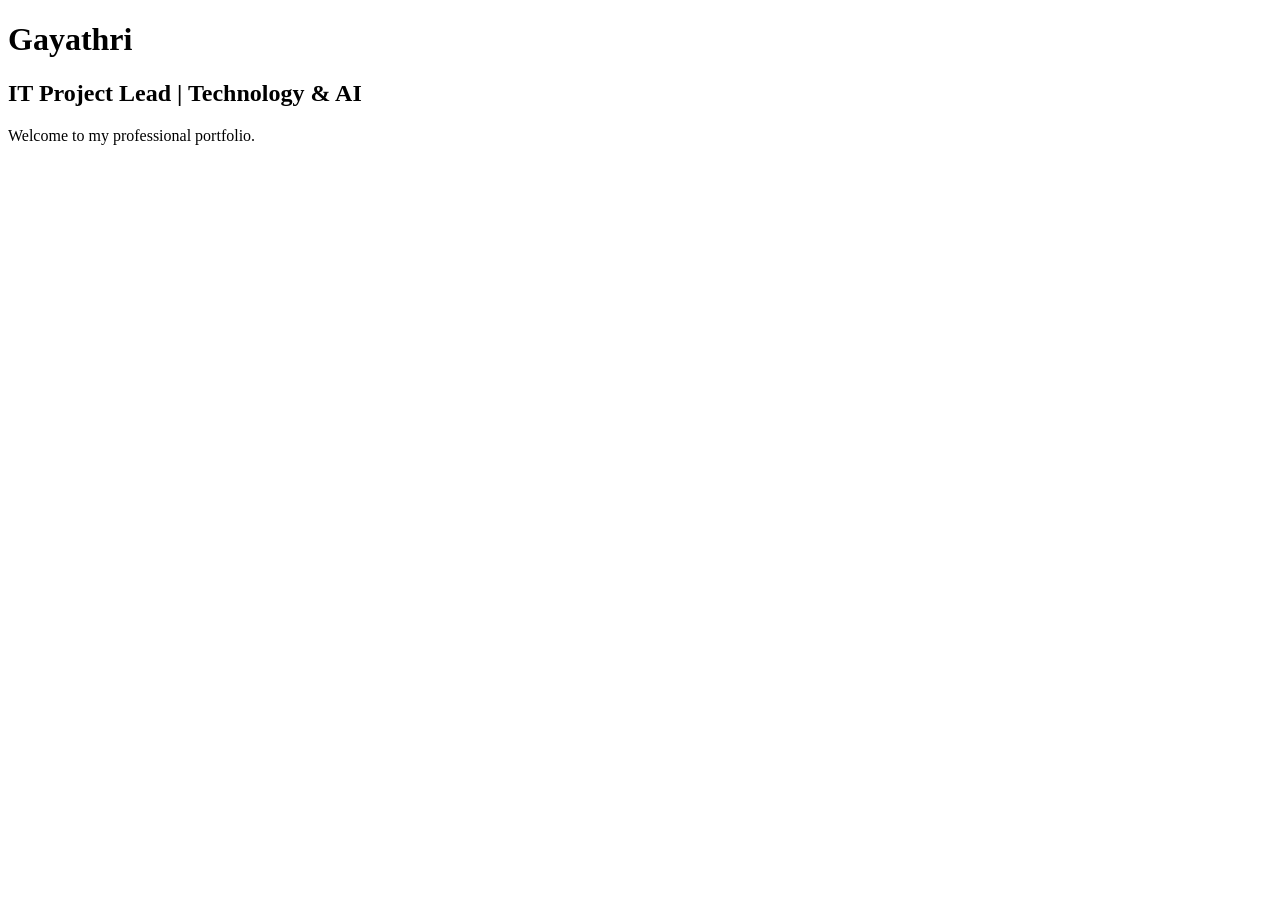
==== index.html @ ddb06341 "Create index.html" ====
<!DOCTYPE html>
<html lang="en">
<head>
    <meta charset="UTF-8">
    <title>Gayathri | IT Project Lead</title>
</head>

<body>

    <h1>Gayathri</h1>

    <h2>IT Project Lead | Technology & AI</h2>

    <p>
        Welcome to my professional portfolio.
    </p>

</body>
</html>
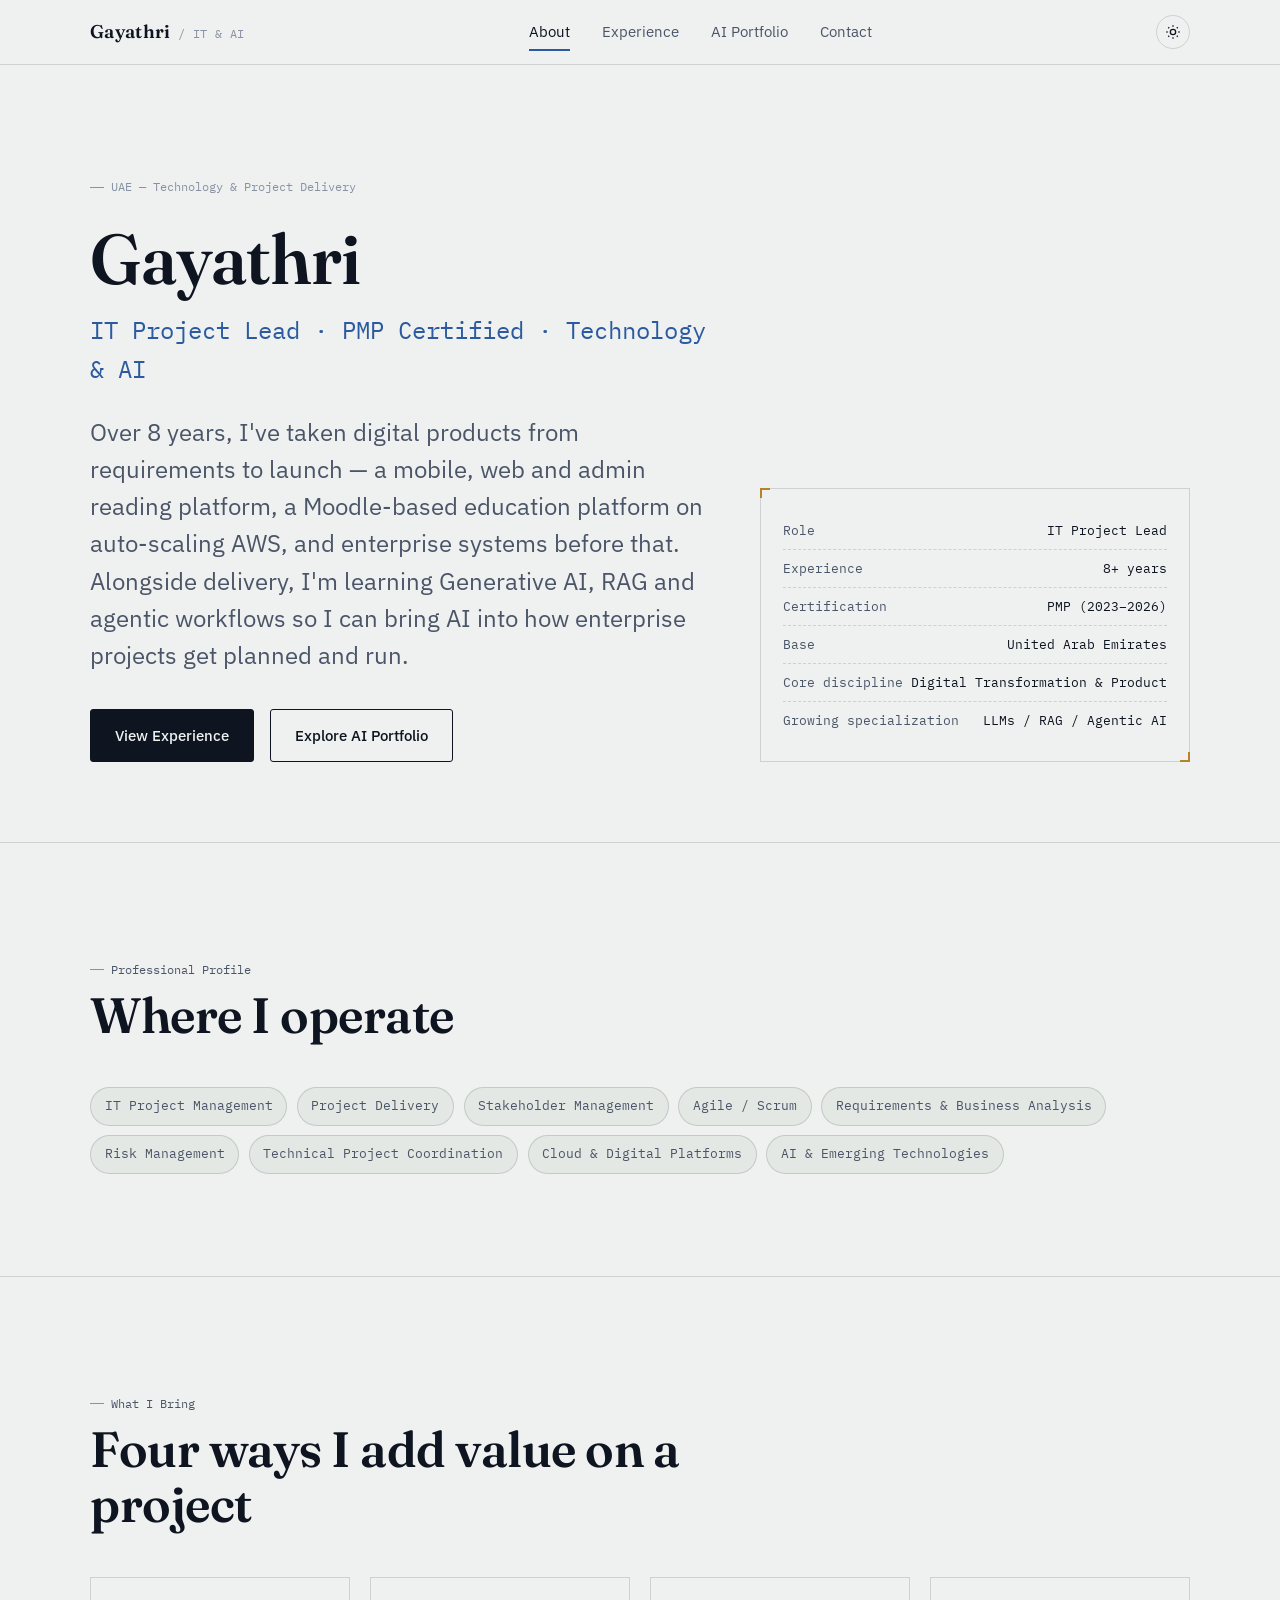
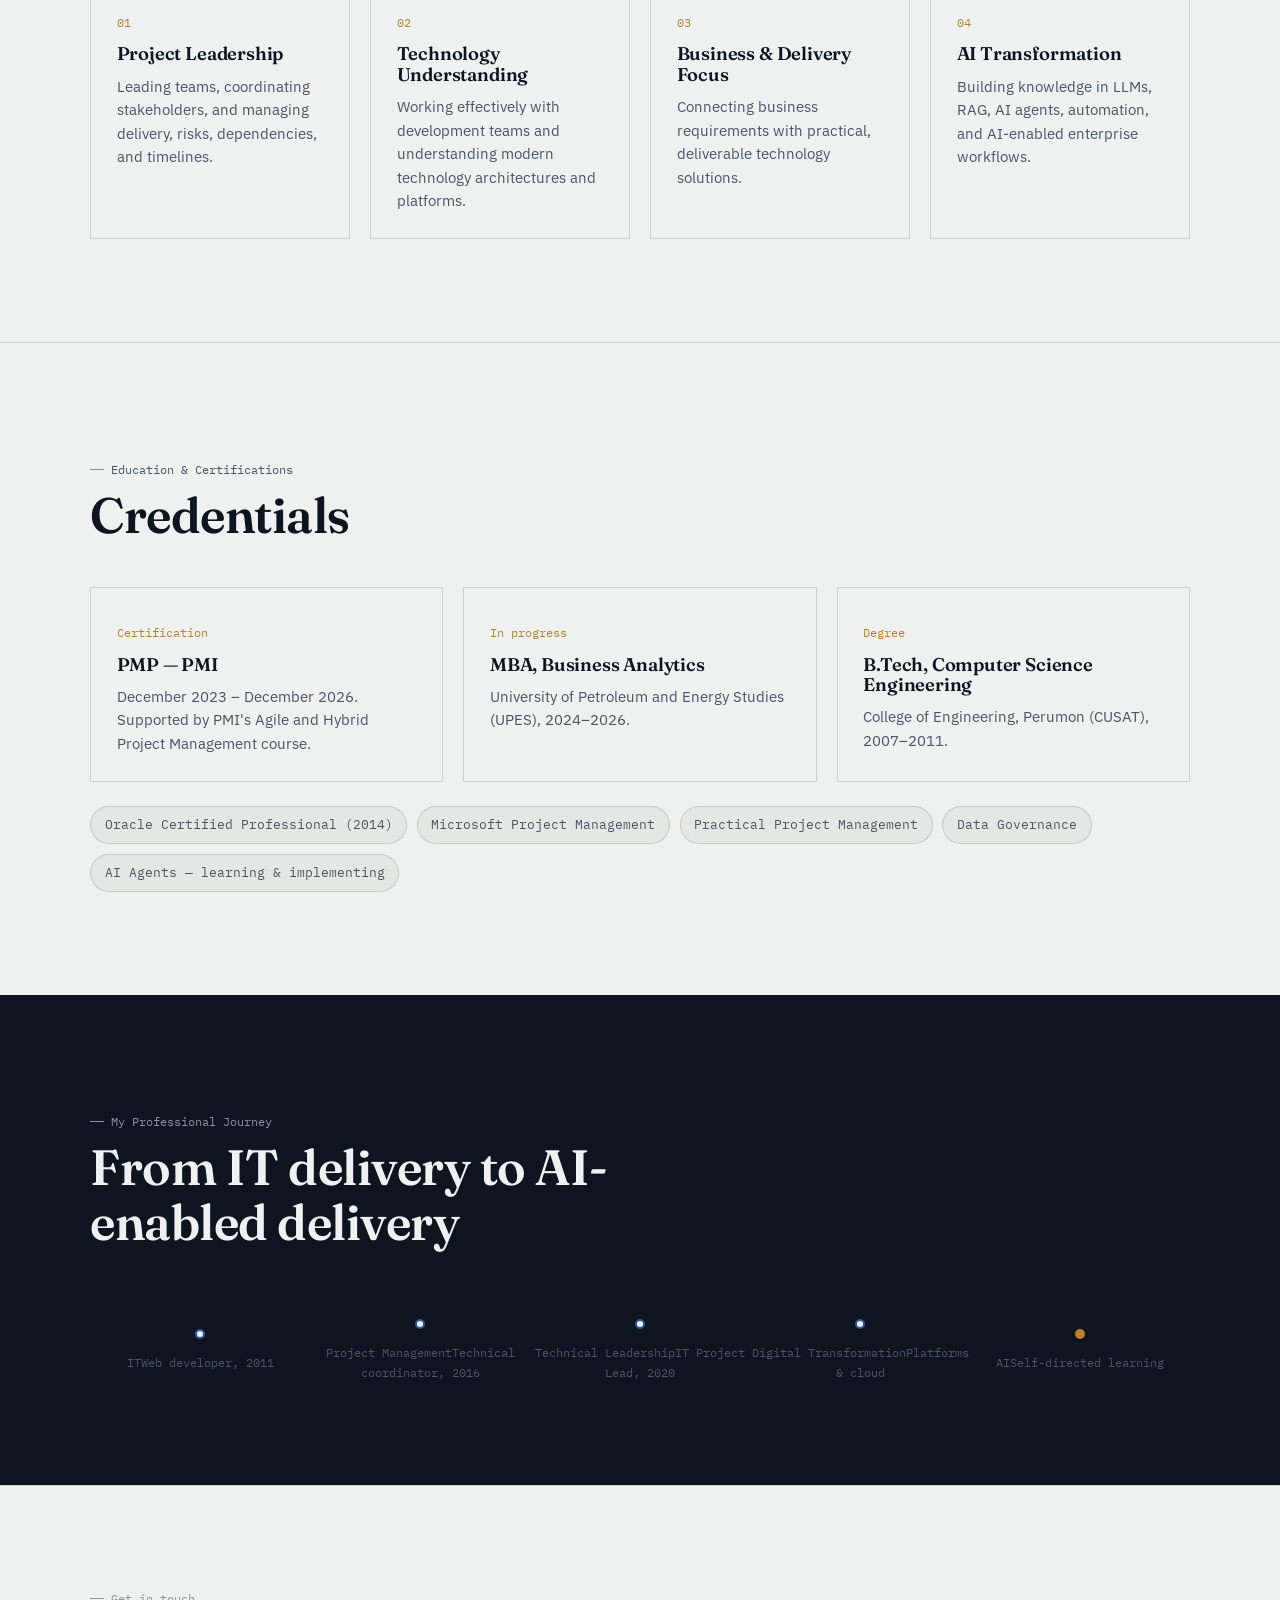
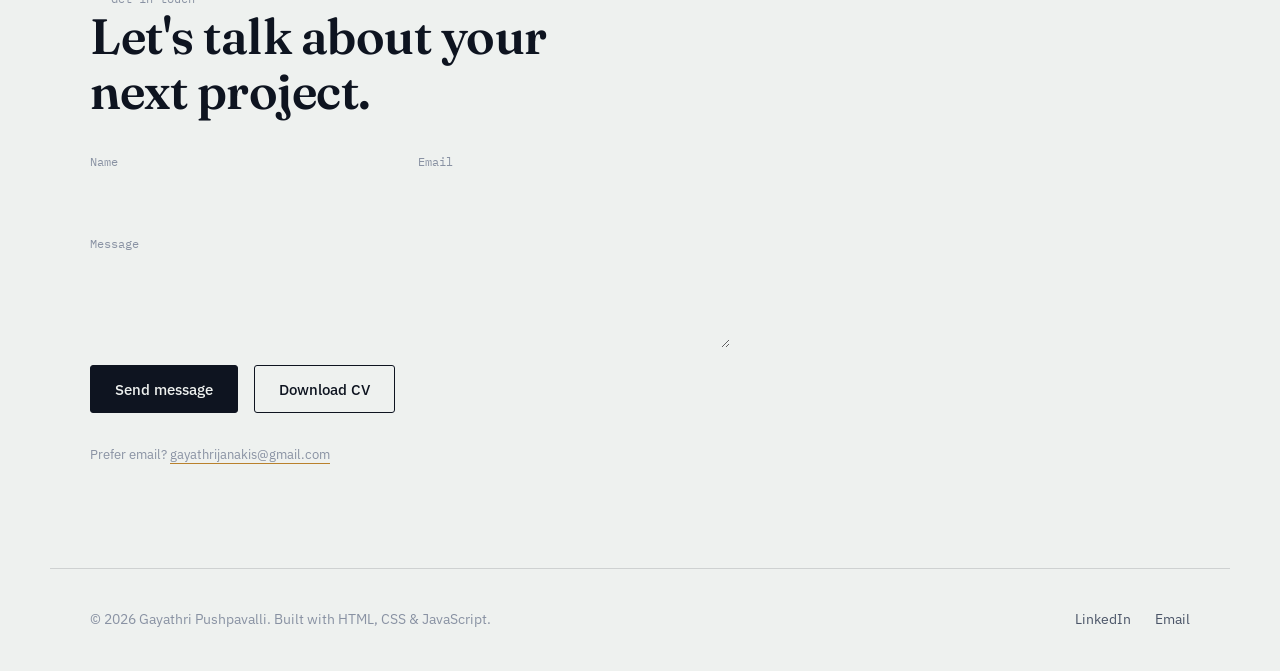
==== commit 96ca0dbc: "Add files via upload" ====
--- a/index.html
+++ b/index.html
@@ -1,19 +1,220 @@
 <!DOCTYPE html>
 <html lang="en">
 <head>
-    <meta charset="UTF-8">
-    <title>Gayathri | IT Project Lead</title>
+<meta charset="UTF-8">
+<meta name="viewport" content="width=device-width, initial-scale=1.0">
+<title>Gayathri — IT Project Lead | PMP Certified | Technology &amp; AI</title>
+<meta name="description" content="Gayathri Pushpavalli is a PMP-certified IT Project Lead in the UAE with 8+ years delivering enterprise platforms, LMS, mobile and web products, and growing capability in Generative AI, RAG, and agentic AI.">
+
+<!-- Google Fonts: Fraunces (headlines), IBM Plex Sans (body), IBM Plex Mono (technical labels/data) -->
+<link rel="preconnect" href="https://fonts.googleapis.com">
+<link rel="preconnect" href="https://fonts.gstatic.com" crossorigin>
+<link href="https://fonts.googleapis.com/css2?family=Fraunces:opsz,wght@9..144,400;9..144,500;9..144,600;9..144,700&family=IBM+Plex+Sans:wght@400;500;600&family=IBM+Plex+Mono:wght@400;500&display=swap" rel="stylesheet">
+
+<link rel="stylesheet" href="css/style.css">
 </head>
-
 <body>
 
-    <h1>Gayathri</h1>
-
-    <h2>IT Project Lead | Technology & AI</h2>
-
-    <p>
-        Welcome to my professional portfolio.
-    </p>
-
+<div class="page-veil" aria-hidden="true"></div>
+
+<!-- ============ NAVIGATION ============ -->
+<header class="site-header">
+  <div class="container nav">
+    <a href="about.html" class="nav__brand">
+      <strong>Gayathri</strong>
+      <span>/ IT &amp; AI</span>
+    </a>
+    <nav class="nav__links" aria-label="Primary">
+      <a href="about.html">About</a>
+      <a href="experience.html">Experience</a>
+      <a href="ai-portfolio.html">AI Portfolio</a>
+      <a href="#contact">Contact</a>
+    </nav>
+    <div class="nav__actions">
+      <button class="theme-toggle" data-theme-toggle aria-label="Toggle dark mode">
+        <svg viewBox="0 0 24 24" fill="none" stroke="currentColor" stroke-width="2"><circle cx="12" cy="12" r="4"/><path d="M12 2v2M12 20v2M4.9 4.9l1.4 1.4M17.7 17.7l1.4 1.4M2 12h2M20 12h2M4.9 19.1l1.4-1.4M17.7 6.3l1.4-1.4"/></svg>
+      </button>
+      <button class="hamburger" data-hamburger aria-label="Toggle menu">
+        <span></span><span></span><span></span>
+      </button>
+    </div>
+  </div>
+  <div class="nav__mobile-panel" data-mobile-panel>
+    <a href="about.html">About</a>
+    <a href="experience.html">Experience</a>
+    <a href="ai-portfolio.html">AI Portfolio</a>
+    <a href="#contact">Contact</a>
+  </div>
+</header>
+
+<main>
+
+  <!-- ============ HERO ============ -->
+  <section class="hero container">
+    <div class="hero__grid">
+      <div class="reveal">
+        <p class="hero__kicker eyebrow"><span class="tick"></span>UAE — Technology &amp; Project Delivery</p>
+        <h1 class="hero__name">Gayathri</h1>
+        <p class="hero__role">IT Project Lead · PMP Certified · Technology &amp; AI</p>
+        <p class="hero__statement">
+          Over 8 years, I've taken digital products from requirements to launch — a mobile,
+          web and admin reading platform, a Moodle-based education platform on auto-scaling AWS,
+          and enterprise systems before that. Alongside delivery, I'm learning Generative AI, RAG
+          and agentic workflows so I can bring AI into how enterprise projects get planned and run.
+        </p>
+        <div class="btn-row">
+          <a href="experience.html" class="btn btn--primary">View Experience</a>
+          <a href="ai-portfolio.html" class="btn btn--ghost">Explore AI Portfolio</a>
+        </div>
+      </div>
+      <div class="hero__frame reveal">
+        <div class="hero__frame-row"><span>Role</span><span>IT Project Lead</span></div>
+        <div class="hero__frame-row"><span>Experience</span><span>8+ years</span></div>
+        <div class="hero__frame-row"><span>Certification</span><span>PMP (2023–2026)</span></div>
+        <div class="hero__frame-row"><span>Base</span><span>United Arab Emirates</span></div>
+        <div class="hero__frame-row"><span>Core discipline</span><span>Digital Transformation &amp; Product</span></div>
+        <div class="hero__frame-row"><span>Growing specialization</span><span>LLMs / RAG / Agentic AI</span></div>
+      </div>
+    </div>
+  </section>
+
+  <!-- ============ PROFILE ============ -->
+  <section class="section">
+    <div class="container">
+      <div class="section-head reveal">
+        <p class="eyebrow"><span class="tick"></span>Professional Profile</p>
+        <h2>Where I operate</h2>
+      </div>
+      <div class="chip-row reveal">
+        <span class="chip">IT Project Management</span>
+        <span class="chip">Project Delivery</span>
+        <span class="chip">Stakeholder Management</span>
+        <span class="chip">Agile / Scrum</span>
+        <span class="chip">Requirements &amp; Business Analysis</span>
+        <span class="chip">Risk Management</span>
+        <span class="chip">Technical Project Coordination</span>
+        <span class="chip">Cloud &amp; Digital Platforms</span>
+        <span class="chip">AI &amp; Emerging Technologies</span>
+      </div>
+    </div>
+  </section>
+
+  <!-- ============ WHAT I BRING ============ -->
+  <section class="section">
+    <div class="container">
+      <div class="section-head reveal">
+        <p class="eyebrow"><span class="tick"></span>What I Bring</p>
+        <h2>Four ways I add value on a project</h2>
+      </div>
+      <div class="grid-4">
+        <div class="bring-card reveal">
+          <p class="num">01</p>
+          <h3>Project Leadership</h3>
+          <p>Leading teams, coordinating stakeholders, and managing delivery, risks, dependencies, and timelines.</p>
+        </div>
+        <div class="bring-card reveal">
+          <p class="num">02</p>
+          <h3>Technology Understanding</h3>
+          <p>Working effectively with development teams and understanding modern technology architectures and platforms.</p>
+        </div>
+        <div class="bring-card reveal">
+          <p class="num">03</p>
+          <h3>Business &amp; Delivery Focus</h3>
+          <p>Connecting business requirements with practical, deliverable technology solutions.</p>
+        </div>
+        <div class="bring-card reveal">
+          <p class="num">04</p>
+          <h3>AI Transformation</h3>
+          <p>Building knowledge in LLMs, RAG, AI agents, automation, and AI-enabled enterprise workflows.</p>
+        </div>
+      </div>
+    </div>
+  </section>
+
+  <!-- ============ CREDENTIALS ============ -->
+  <section class="section">
+    <div class="container">
+      <div class="section-head reveal">
+        <p class="eyebrow"><span class="tick"></span>Education &amp; Certifications</p>
+        <h2>Credentials</h2>
+      </div>
+      <div class="grid-3">
+        <div class="bring-card reveal"><p class="num">Certification</p><h3>PMP — PMI</h3><p>December 2023 – December 2026. Supported by PMI's Agile and Hybrid Project Management course.</p></div>
+        <div class="bring-card reveal"><p class="num">In progress</p><h3>MBA, Business Analytics</h3><p>University of Petroleum and Energy Studies (UPES), 2024–2026.</p></div>
+        <div class="bring-card reveal"><p class="num">Degree</p><h3>B.Tech, Computer Science Engineering</h3><p>College of Engineering, Perumon (CUSAT), 2007–2011.</p></div>
+      </div>
+      <div class="chip-row reveal" style="margin-top:1.5rem;">
+        <span class="chip">Oracle Certified Professional (2014)</span>
+        <span class="chip">Microsoft Project Management</span>
+        <span class="chip">Practical Project Management</span>
+        <span class="chip">Data Governance</span>
+        <span class="chip">AI Agents — learning &amp; implementing</span>
+      </div>
+    </div>
+  </section>
+
+  <!-- ============ JOURNEY ============ -->
+  <section class="section section--dark">
+    <div class="container">
+      <div class="section-head reveal">
+        <p class="eyebrow"><span class="tick"></span>My Professional Journey</p>
+        <h2>From IT delivery to AI-enabled delivery</h2>
+      </div>
+      <div class="journey reveal">
+        <div class="journey__stop"><div class="journey__dot"></div><p class="journey__label">IT<span class="journey__sub">Web developer, 2011</span></p></div>
+        <div class="journey__stop"><div class="journey__dot"></div><p class="journey__label">Project Management<span class="journey__sub">Technical coordinator, 2016</span></p></div>
+        <div class="journey__stop"><div class="journey__dot"></div><p class="journey__label">Technical Leadership<span class="journey__sub">IT Project Lead, 2020</span></p></div>
+        <div class="journey__stop"><div class="journey__dot"></div><p class="journey__label">Digital Transformation<span class="journey__sub">Platforms &amp; cloud</span></p></div>
+        <div class="journey__stop"><div class="journey__dot"></div><p class="journey__label">AI<span class="journey__sub">Self-directed learning</span></p></div>
+      </div>
+    </div>
+  </section>
+
+  <!-- ============ CONTACT CTA ============ -->
+  <section class="section" id="contact">
+    <div class="container">
+      <div class="contact-cta reveal">
+        <p class="eyebrow"><span class="tick"></span>Get in touch</p>
+        <h2>Let's talk about your next project.</h2>
+        <form class="contact-form" data-contact-form>
+          <div class="field">
+            <label for="name">Name</label>
+            <input type="text" id="name" name="name" required>
+          </div>
+          <div class="field">
+            <label for="email">Email</label>
+            <input type="email" id="email" name="email" required>
+          </div>
+          <div class="field full">
+            <label for="message">Message</label>
+            <textarea id="message" name="message" required></textarea>
+          </div>
+          <div class="full btn-row">
+            <button type="submit" class="btn btn--primary">Send message</button>
+            <button type="button" class="btn btn--ghost" data-download-cv>Download CV</button>
+          </div>
+          <p class="form-note full" data-form-note>Prefer email? <a href="mailto:gayathrijanakis@gmail.com" style="border-bottom:1px solid var(--brass);">gayathrijanakis@gmail.com</a></p>
+        </form>
+      </div>
+    </div>
+  </section>
+
+</main>
+
+<!-- ============ FOOTER ============ -->
+<footer class="site-footer container">
+  <p>&copy; <span id="year"></span> Gayathri Pushpavalli. Built with HTML, CSS &amp; JavaScript.</p>
+  <div class="footer-links">
+    <a href="https://linkedin.com/in/gayathri-pushpavalli" target="_blank" rel="noopener">LinkedIn</a>
+    <a href="mailto:gayathrijanakis@gmail.com">Email</a>
+  </div>
+</footer>
+
+<button class="back-to-top" data-back-to-top aria-label="Back to top">
+  <svg viewBox="0 0 24 24" fill="none" stroke="currentColor" stroke-width="2"><path d="M12 19V5M5 12l7-7 7 7"/></svg>
+</button>
+
+<script src="js/main.js"></script>
+<script>document.getElementById('year').textContent = new Date().getFullYear();</script>
 </body>
 </html>
--- a/css/style.css
+++ b/css/style.css
@@ -0,0 +1,545 @@
+/* ============================================================
+   GAYATHRI — IT PROJECT LEAD / AI PORTFOLIO
+   Design language: "systems blueprint" — the visual vocabulary of
+   technical drawings (rulers, corner marks, connector lines) applied
+   to a project-delivery + AI-engineering profile. Ink navy + cool
+   paper for the PM discipline, brass for the AI specialization.
+   ============================================================ */
+
+/* ---------- Design tokens ---------- */
+:root{
+  /* Color */
+  --ink:        #0E1420;   /* near-black navy — dark sections, headings on paper */
+  --ink-2:      #16203A;   /* secondary dark surface */
+  --paper:      #EEF1EF;   /* cool paper — NOT warm cream, ties to blueprint theme */
+  --paper-2:    #E3E8E4;   /* slightly deeper paper for cards */
+  --slate:      #4B5568;   /* secondary text on paper */
+  --slate-soft: #8992A3;   /* tertiary text / meta */
+  --blue:       #2C5AA0;   /* blueprint blue — PM / delivery accent */
+  --blue-bright:#5B9BE0;   /* blueprint blue for dark backgrounds */
+  --brass:      #B9812C;   /* brass — AI specialization accent */
+  --brass-bright:#E0A63E;  /* brass for dark backgrounds */
+  --line:       rgba(14,20,32,0.14);
+  --line-dark:  rgba(238,241,239,0.16);
+  --white:      #FCFCFA;
+
+  /* Type */
+  --font-display: "Fraunces", "Iowan Old Style", Georgia, serif;
+  --font-body:    "IBM Plex Sans", -apple-system, BlinkMacSystemFont, sans-serif;
+  --font-mono:    "IBM Plex Mono", ui-monospace, "SF Mono", monospace;
+
+  /* Scale */
+  --step-1: clamp(0.85rem, 0.82rem + 0.15vw, 0.95rem);
+  --step0:  clamp(1rem, 0.96rem + 0.2vw, 1.1rem);
+  --step1:  clamp(1.25rem, 1.15rem + 0.5vw, 1.5rem);
+  --step2:  clamp(1.6rem, 1.4rem + 1vw, 2.1rem);
+  --step3:  clamp(2.1rem, 1.7rem + 2vw, 3.1rem);
+  --step4:  clamp(2.6rem, 2rem + 3vw, 4.4rem);
+
+  --maxw: 1180px;
+  --radius: 3px;
+}
+
+@media (prefers-color-scheme: light){ }
+
+/* dark mode overrides applied via [data-theme="dark"] on <html> */
+html[data-theme="dark"]{
+  --paper:   #10141F;
+  --paper-2: #171D2C;
+  --ink:     #F2F3F0;
+  --ink-2:   #0B0F18;
+  --slate:   #B7BEC9;
+  --slate-soft: #7C8494;
+  --line:    rgba(242,243,240,0.14);
+  --white:   #10141F;
+}
+
+/* ---------- Reset ---------- */
+*,*::before,*::after{ box-sizing:border-box; }
+html{ scroll-behavior:smooth; }
+@media (prefers-reduced-motion: reduce){
+  html{ scroll-behavior:auto; }
+  *,*::before,*::after{ animation-duration:0.001ms !important; animation-iteration-count:1 !important; transition-duration:0.001ms !important; scroll-behavior:auto !important; }
+}
+body{
+  margin:0;
+  background:var(--paper);
+  color:var(--ink);
+  font-family:var(--font-body);
+  font-size:var(--step0);
+  line-height:1.6;
+  -webkit-font-smoothing:antialiased;
+}
+img{ max-width:100%; display:block; }
+a{ color:inherit; text-decoration:none; }
+ul{ margin:0; padding:0; list-style:none; }
+h1,h2,h3,h4{ margin:0; font-family:var(--font-display); font-weight:600; line-height:1.12; letter-spacing:-0.01em; }
+p{ margin:0; }
+button{ font-family:inherit; cursor:pointer; }
+
+:focus-visible{
+  outline:2px solid var(--blue-bright);
+  outline-offset:3px;
+}
+
+.container{
+  max-width:var(--maxw);
+  margin-inline:auto;
+  padding-inline:clamp(1.25rem, 4vw, 2.5rem);
+}
+
+.eyebrow{
+  font-family:var(--font-mono);
+  font-size:0.78rem;
+  color:var(--slate-soft);
+  display:flex;
+  align-items:center;
+  gap:0.6em;
+}
+.eyebrow .tick{ width:1.1em; height:1px; background:var(--slate-soft); display:inline-block; }
+
+.section{ padding-block: clamp(3.5rem, 8vw, 6.5rem); border-top:1px solid var(--line); }
+.section--tight{ padding-block: clamp(2.5rem, 5vw, 4rem); }
+.section--dark{ background:var(--ink); color:var(--paper); border-top:none; }
+.section--dark .eyebrow{ color:var(--slate-soft); }
+.section--dark .eyebrow .tick{ background:var(--slate-soft); }
+
+.section-head{ max-width:640px; margin-bottom:2.75rem; }
+.section-head h2{ font-size:var(--step3); margin-top:0.5rem; }
+.section-head p{ color:var(--slate); margin-top:0.9rem; }
+.section--dark .section-head p{ color:var(--slate-soft); }
+
+/* ---------- Blueprint corner marks ---------- */
+.corner-card{
+  position:relative;
+  border:1px solid var(--line);
+  padding:1.6rem;
+  background:var(--paper-2);
+}
+.corner-card::before,.corner-card::after{
+  content:"";
+  position:absolute;
+  width:9px; height:9px;
+  border-color:var(--blue);
+  border-style:solid;
+  opacity:0.55;
+}
+.corner-card::before{ top:-1px; left:-1px; border-width:2px 0 0 2px; }
+.corner-card::after{ bottom:-1px; right:-1px; border-width:0 2px 2px 0; }
+.corner-card--brass::before,.corner-card--brass::after{ border-color:var(--brass); }
+
+/* ---------- Nav ---------- */
+.site-header{
+  position:sticky; top:0; z-index:50;
+  background:color-mix(in srgb, var(--paper) 90%, transparent);
+  backdrop-filter:blur(10px);
+  border-bottom:1px solid var(--line);
+}
+.nav{
+  display:flex; align-items:center; justify-content:space-between;
+  padding-block:0.95rem;
+}
+.nav__brand{
+  font-family:var(--font-mono);
+  font-size:0.95rem;
+  letter-spacing:0.02em;
+  display:flex; align-items:baseline; gap:0.5rem;
+}
+.nav__brand strong{ font-family:var(--font-display); font-size:1.15rem; font-weight:600; }
+.nav__brand span{ color:var(--slate-soft); font-size:0.75rem; }
+.nav__links{ display:flex; align-items:center; gap:2rem; }
+.nav__links a{
+  font-size:0.92rem;
+  color:var(--slate);
+  position:relative;
+  padding-block:0.3rem;
+}
+.nav__links a::after{
+  content:""; position:absolute; left:0; right:0; bottom:-2px; height:2px;
+  background:var(--blue); transform:scaleX(0); transform-origin:left;
+  transition:transform 0.25s ease;
+}
+.nav__links a:hover::after, .nav__links a.is-active::after{ transform:scaleX(1); }
+.nav__links a.is-active{ color:var(--ink); }
+.nav__actions{ display:flex; align-items:center; gap:0.9rem; }
+.theme-toggle{
+  border:1px solid var(--line); background:transparent; color:var(--ink);
+  width:34px; height:34px; border-radius:50%;
+  display:flex; align-items:center; justify-content:center;
+  transition:border-color 0.2s ease;
+}
+.theme-toggle:hover{ border-color:var(--blue); }
+.theme-toggle svg{ width:16px; height:16px; }
+.hamburger{
+  display:none; flex-direction:column; gap:4px; background:none; border:none; padding:6px;
+}
+.hamburger span{ width:22px; height:2px; background:var(--ink); display:block; transition:transform 0.25s ease, opacity 0.25s ease; }
+.nav__mobile-panel{
+  display:none;
+  flex-direction:column;
+  gap:0;
+  border-top:1px solid var(--line);
+  background:var(--paper);
+}
+.nav__mobile-panel a{
+  padding:1rem clamp(1.25rem,4vw,2.5rem);
+  border-bottom:1px solid var(--line);
+  font-size:1rem;
+}
+html.nav-open .nav__mobile-panel{ display:flex; }
+html.nav-open .hamburger span:nth-child(1){ transform:translateY(6px) rotate(45deg); }
+html.nav-open .hamburger span:nth-child(2){ opacity:0; }
+html.nav-open .hamburger span:nth-child(3){ transform:translateY(-6px) rotate(-45deg); }
+
+@media (max-width:820px){
+  .nav__links{ display:none; }
+  .hamburger{ display:flex; }
+}
+
+/* ---------- Buttons ---------- */
+.btn{
+  display:inline-flex; align-items:center; gap:0.55rem;
+  padding:0.85rem 1.5rem;
+  font-size:0.92rem; font-weight:500;
+  border:1px solid var(--ink);
+  border-radius:var(--radius);
+  transition:background-color 0.2s ease, color 0.2s ease, border-color 0.2s ease, transform 0.15s ease;
+  background:transparent;
+}
+.btn:hover{ transform:translateY(-1px); }
+.btn--primary{ background:var(--ink); color:var(--paper); }
+.btn--primary:hover{ background:var(--blue); border-color:var(--blue); }
+.btn--ghost{ color:var(--ink); }
+.btn--ghost:hover{ border-color:var(--blue); color:var(--blue); }
+.section--dark .btn--ghost{ color:var(--paper); border-color:var(--line-dark); }
+.section--dark .btn--primary{ background:var(--paper); color:var(--ink); border-color:var(--paper); }
+.btn-row{ display:flex; gap:1rem; flex-wrap:wrap; }
+
+/* ---------- Hero (About) ---------- */
+.hero{
+  padding-block: clamp(3.5rem, 10vw, 7rem) clamp(3rem, 7vw, 5rem);
+  position:relative;
+}
+.hero__grid{
+  display:grid;
+  grid-template-columns: 1.3fr 0.9fr;
+  gap:3rem;
+  align-items:end;
+}
+.hero__kicker{ margin-bottom:1.4rem; }
+.hero__name{ font-size:var(--step4); }
+.hero__role{
+  font-family:var(--font-mono);
+  font-size:var(--step1);
+  color:var(--blue);
+  margin-top:0.8rem;
+}
+.hero__statement{
+  margin-top:1.6rem;
+  max-width:52ch;
+  color:var(--slate);
+  font-size:var(--step1);
+  line-height:1.55;
+}
+.hero .btn-row{ margin-top:2.2rem; }
+.hero__frame{
+  border:1px solid var(--line);
+  padding:1.4rem;
+  position:relative;
+  font-family:var(--font-mono);
+  font-size:0.82rem;
+  color:var(--slate);
+}
+.hero__frame::before,.hero__frame::after{
+  content:""; position:absolute; width:10px; height:10px; border-color:var(--brass); border-style:solid;
+}
+.hero__frame::before{ top:-1px; left:-1px; border-width:2px 0 0 2px; }
+.hero__frame::after{ bottom:-1px; right:-1px; border-width:0 2px 2px 0; }
+.hero__frame-row{ display:flex; justify-content:space-between; padding-block:0.5rem; border-bottom:1px dashed var(--line); }
+.hero__frame-row:last-child{ border-bottom:none; }
+.hero__frame-row span:last-child{ color:var(--ink); }
+
+@media (max-width:900px){
+  .hero__grid{ grid-template-columns:1fr; }
+}
+
+/* ---------- Profile chips ---------- */
+.chip-row{ display:flex; flex-wrap:wrap; gap:0.6rem; }
+.chip{
+  font-family:var(--font-mono);
+  font-size:0.8rem;
+  padding:0.5rem 0.85rem;
+  border:1px solid var(--line);
+  border-radius:100px;
+  color:var(--slate);
+  background:var(--paper-2);
+}
+
+/* ---------- Bring cards ---------- */
+.grid-4{ display:grid; grid-template-columns:repeat(4,1fr); gap:1.25rem; }
+.grid-3{ display:grid; grid-template-columns:repeat(3,1fr); gap:1.25rem; }
+.grid-2{ display:grid; grid-template-columns:repeat(2,1fr); gap:1.25rem; }
+@media (max-width:980px){ .grid-4{ grid-template-columns:repeat(2,1fr);} .grid-3{ grid-template-columns:repeat(2,1fr);} }
+@media (max-width:620px){ .grid-4,.grid-3,.grid-2{ grid-template-columns:1fr; } }
+
+.bring-card{
+  padding:1.6rem;
+  border:1px solid var(--line);
+  transition:border-color 0.2s ease, transform 0.2s ease;
+}
+.bring-card:hover{ border-color:var(--blue); transform:translateY(-3px); }
+.bring-card .num{ font-family:var(--font-mono); font-size:0.78rem; color:var(--brass); }
+.bring-card h3{ font-size:1.15rem; margin-top:0.7rem; }
+.bring-card p{ color:var(--slate); margin-top:0.6rem; font-size:0.92rem; }
+
+/* ---------- Journey rail ---------- */
+.journey{
+  display:flex; align-items:center; justify-content:space-between;
+  position:relative; margin-top:2.5rem; padding-top:1.5rem;
+}
+.journey::before{
+  content:""; position:absolute; top:1.5rem; left:0; right:0; height:1px; background:var(--line);
+}
+.journey__stop{ position:relative; text-align:center; flex:1; }
+.journey__dot{
+  width:10px; height:10px; border-radius:50%; background:var(--paper); border:2px solid var(--blue);
+  margin:0 auto 0.9rem; position:relative; z-index:1;
+}
+.journey__stop:last-child .journey__dot{ border-color:var(--brass); background:var(--brass); }
+.journey__label{ font-family:var(--font-mono); font-size:0.78rem; color:var(--slate); }
+@media (max-width:760px){
+  .journey{ flex-direction:column; align-items:flex-start; gap:1.6rem; }
+  .journey::before{ top:0; bottom:0; left:5px; right:auto; width:1px; height:auto; }
+  .journey__stop{ display:flex; align-items:center; gap:1rem; text-align:left; }
+  .journey__dot{ margin:0; }
+}
+
+/* ---------- Timeline (Experience) ---------- */
+.timeline{ position:relative; margin-top:1rem; }
+.timeline::before{
+  content:""; position:absolute; left:110px; top:0; bottom:0; width:1px; background:var(--line);
+}
+.timeline-item{
+  display:grid; grid-template-columns:110px 1fr; gap:0; position:relative;
+  padding-block:2.2rem; border-bottom:1px solid var(--line);
+}
+.timeline-item:first-child{ padding-top:0; }
+.timeline-item::before{
+  content:""; position:absolute; left:106px; top:2.6rem; width:9px; height:9px;
+  border-radius:50%; background:var(--blue); border:2px solid var(--paper); outline:1px solid var(--blue);
+}
+.timeline-item__period{ font-family:var(--font-mono); font-size:0.78rem; color:var(--slate-soft); padding-top:0.15rem; }
+.timeline-item__body{ padding-left:2rem; }
+.timeline-item__role{ font-size:1.3rem; font-family:var(--font-display); }
+.timeline-item__org{ color:var(--blue); font-size:0.95rem; margin-top:0.25rem; font-family:var(--font-mono); }
+.timeline-item__loc{ color:var(--slate-soft); font-size:0.85rem; }
+.timeline-item__list{ margin-top:1rem; display:flex; flex-direction:column; gap:0.5rem; }
+.timeline-item__list li{ color:var(--slate); font-size:0.94rem; padding-left:1.1rem; position:relative; }
+.timeline-item__list li::before{ content:"–"; position:absolute; left:0; color:var(--blue-bright); }
+.timeline-item__tools{ margin-top:1.1rem; display:flex; flex-wrap:wrap; gap:0.5rem; }
+
+.placeholder{
+  color:var(--slate-soft);
+  font-style:italic;
+  border-bottom:1px dashed var(--slate-soft);
+}
+
+@media (max-width:700px){
+  .timeline::before{ left:0; }
+  .timeline-item{ grid-template-columns:1fr; }
+  .timeline-item::before{ display:none; }
+  .timeline-item__body{ padding-left:0; margin-top:0.4rem; }
+}
+
+/* ---------- Tech category cards ---------- */
+.tech-card{
+  border:1px solid var(--line); padding:1.5rem;
+}
+.tech-card h3{ font-size:1.05rem; display:flex; align-items:center; gap:0.6rem; }
+.tech-card h3 .dot{ width:8px; height:8px; background:var(--blue); border-radius:50%; }
+.tech-card__items{ margin-top:1.1rem; display:flex; flex-wrap:wrap; gap:0.5rem; }
+.tag{
+  font-family:var(--font-mono); font-size:0.78rem; padding:0.35rem 0.65rem;
+  border:1px solid var(--line); color:var(--slate); background:var(--paper);
+}
+
+/* ---------- Filter bar ---------- */
+.filter-bar{ display:flex; flex-wrap:wrap; gap:0.6rem; margin-bottom:2rem; }
+.filter-btn{
+  font-family:var(--font-mono); font-size:0.8rem; padding:0.5rem 0.9rem;
+  border:1px solid var(--line); background:transparent; color:var(--slate);
+  border-radius:100px; transition:all 0.2s ease;
+}
+.filter-btn:hover{ border-color:var(--blue); }
+.filter-btn.is-active{ background:var(--ink); color:var(--paper); border-color:var(--ink); }
+
+/* ---------- Project / case-study cards ---------- */
+.project-card{
+  border:1px solid var(--line);
+  cursor:pointer;
+  transition:border-color 0.2s ease;
+}
+.project-card.is-hidden{ display:none; }
+.project-card:hover{ border-color:var(--blue); }
+.project-card__head{
+  padding:1.5rem;
+  display:flex; justify-content:space-between; align-items:flex-start; gap:1rem;
+}
+.project-card__tagrow{ display:flex; gap:0.5rem; flex-wrap:wrap; margin-bottom:0.7rem; }
+.project-card__title{ font-size:1.2rem; }
+.project-card__toggle{
+  border:1px solid var(--line); background:none; color:var(--ink);
+  width:30px; height:30px; border-radius:50%; flex:none;
+  display:flex; align-items:center; justify-content:center;
+  transition:transform 0.25s ease;
+}
+.project-card.is-open .project-card__toggle{ transform:rotate(45deg); }
+.project-card__body{
+  max-height:0; overflow:hidden; transition:max-height 0.35s ease;
+  border-top:1px solid transparent;
+}
+.project-card.is-open .project-card__body{ border-top:1px solid var(--line); }
+.project-card__body-inner{ padding:1.5rem; display:grid; gap:1.1rem; grid-template-columns:repeat(2,1fr); }
+@media (max-width:700px){ .project-card__body-inner{ grid-template-columns:1fr; } }
+.project-card__field h4{
+  font-family:var(--font-mono); font-size:0.72rem; text-transform:none;
+  color:var(--brass); letter-spacing:0.02em; margin-bottom:0.4rem;
+}
+.project-card__field p{ color:var(--slate); font-size:0.92rem; }
+
+.badge{
+  font-family:var(--font-mono); font-size:0.7rem; padding:0.3rem 0.55rem;
+  border:1px solid var(--brass); color:var(--brass); border-radius:2px;
+}
+.badge--blue{ border-color:var(--blue); color:var(--blue); }
+
+/* ---------- Skill bars ---------- */
+.skill-row{ display:flex; align-items:center; gap:1rem; padding-block:0.8rem; border-bottom:1px solid var(--line); }
+.skill-row:last-child{ border-bottom:none; }
+.skill-row__label{ width:210px; flex:none; font-size:0.92rem; }
+.skill-row__bar{ flex:1; height:4px; background:var(--line); position:relative; overflow:hidden; }
+.skill-row__fill{
+  position:absolute; left:0; top:0; bottom:0; width:0%;
+  background:var(--blue); transition:width 1s cubic-bezier(.2,.8,.2,1);
+}
+@media (max-width:640px){ .skill-row{ flex-direction:column; align-items:flex-start; gap:0.5rem; } .skill-row__label{ width:auto; } .skill-row__bar{ width:100%; } }
+
+/* ---------- AI roadmap (node path) ---------- */
+.roadmap{ position:relative; margin-top:2rem; }
+.roadmap__track{
+  display:flex; flex-direction:column; gap:0;
+}
+.roadmap__node{
+  display:grid; grid-template-columns:40px 1fr; gap:1.2rem;
+  cursor:pointer; padding-block:0.4rem;
+}
+.roadmap__node-rail{ position:relative; display:flex; flex-direction:column; align-items:center; }
+.roadmap__node-dot{
+  width:16px; height:16px; border-radius:50%; border:2px solid var(--blue);
+  background:var(--paper); z-index:1; transition:background-color 0.2s ease, border-color 0.2s ease;
+  flex:none; margin-top:0.55rem;
+}
+.roadmap__node-line{ width:1px; flex:1; background:var(--line); }
+.roadmap__node:last-child .roadmap__node-line{ display:none; }
+.roadmap__node.is-active .roadmap__node-dot{ background:var(--brass); border-color:var(--brass); }
+.roadmap__node-content{ padding-bottom:1.6rem; }
+.roadmap__node-title{
+  font-size:1.15rem; font-family:var(--font-display); display:flex; align-items:center; gap:0.8rem;
+}
+.roadmap__node-index{ font-family:var(--font-mono); font-size:0.75rem; color:var(--slate-soft); }
+.roadmap__node-desc{
+  max-height:0; overflow:hidden; transition:max-height 0.35s ease, margin-top 0.35s ease;
+  color:var(--slate); font-size:0.92rem; max-width:60ch;
+}
+.roadmap__node.is-active .roadmap__node-desc{ max-height:200px; margin-top:0.7rem; }
+
+/* ---------- Knowledge cards (flip-ish reveal) ---------- */
+.knowledge-card{
+  border:1px solid var(--line); padding:1.4rem; cursor:pointer; transition:border-color 0.2s ease;
+}
+.knowledge-card:hover{ border-color:var(--brass); }
+.knowledge-card__title{ font-size:1.02rem; display:flex; justify-content:space-between; align-items:center; }
+.knowledge-card__plus{ font-family:var(--font-mono); color:var(--brass); transition:transform 0.25s ease; }
+.knowledge-card.is-open .knowledge-card__plus{ transform:rotate(45deg); }
+.knowledge-card__body{ max-height:0; overflow:hidden; transition:max-height 0.4s ease; }
+.knowledge-card.is-open .knowledge-card__body{ max-height:600px; }
+.knowledge-card__body-inner{ padding-top:1rem; display:flex; flex-direction:column; gap:0.8rem; }
+.knowledge-card__body-inner h5{ font-family:var(--font-mono); font-size:0.7rem; color:var(--brass); margin:0 0 0.3rem; }
+.knowledge-card__body-inner p{ font-size:0.88rem; color:var(--slate); }
+
+/* ---------- Flow diagram ---------- */
+.flow{
+  display:flex; flex-wrap:wrap; align-items:center; gap:0; margin-top:2rem;
+}
+.flow__step{
+  font-family:var(--font-mono); font-size:0.82rem;
+  border:1px solid var(--line); padding:0.7rem 1rem;
+  background:var(--paper-2);
+}
+.flow__arrow{ color:var(--brass); padding-inline:0.6rem; font-size:1rem; }
+
+/* ---------- Stats ---------- */
+.stat-row{ display:flex; gap:3rem; flex-wrap:wrap; }
+.stat{ }
+.stat__num{ font-family:var(--font-display); font-size:var(--step3); color:var(--blue-bright); }
+.section--dark .stat__num{ color:var(--brass-bright); }
+.stat__label{ font-family:var(--font-mono); font-size:0.78rem; color:var(--slate-soft); margin-top:0.3rem; }
+
+/* ---------- Contact / footer ---------- */
+.contact-cta{
+  text-align:left;
+}
+.contact-cta h2{ font-size:var(--step3); max-width:16ch; }
+.contact-form{
+  margin-top:2rem; display:grid; gap:1rem; grid-template-columns:1fr 1fr; max-width:640px;
+}
+.contact-form .full{ grid-column:1/-1; }
+.field{ display:flex; flex-direction:column; gap:0.4rem; }
+.field label{ font-family:var(--font-mono); font-size:0.75rem; color:var(--slate-soft); }
+.field input, .field textarea{
+  background:transparent; border:none; border-bottom:1px solid var(--line-dark);
+  padding:0.6rem 0.1rem; color:inherit; font-family:var(--font-body); font-size:0.95rem;
+}
+.section--dark .field input, .section--dark .field textarea{ color:var(--paper); }
+.field input:focus, .field textarea:focus{ outline:none; border-bottom-color:var(--brass); }
+.field textarea{ resize:vertical; min-height:90px; }
+.form-note{ font-size:0.8rem; color:var(--slate-soft); margin-top:1rem; }
+
+.site-footer{
+  border-top:1px solid var(--line); padding-block:2.5rem;
+  display:flex; justify-content:space-between; align-items:center; flex-wrap:wrap; gap:1rem;
+}
+.site-footer p{ font-size:0.85rem; color:var(--slate-soft); }
+.footer-links{ display:flex; gap:1.5rem; }
+.footer-links a{ font-size:0.85rem; color:var(--slate); }
+.footer-links a:hover{ color:var(--blue); }
+
+/* ---------- Back to top ---------- */
+.back-to-top{
+  position:fixed; right:1.5rem; bottom:1.5rem; z-index:60;
+  width:42px; height:42px; border-radius:50%;
+  background:var(--ink); color:var(--paper); border:none;
+  display:flex; align-items:center; justify-content:center;
+  opacity:0; pointer-events:none; transform:translateY(10px);
+  transition:opacity 0.25s ease, transform 0.25s ease;
+}
+.back-to-top.is-visible{ opacity:1; pointer-events:auto; transform:translateY(0); }
+.back-to-top svg{ width:16px; height:16px; }
+
+/* ---------- Reveal-on-scroll (single orchestrated entrance) ---------- */
+.reveal{ opacity:0; transform:translateY(14px); transition:opacity 0.6s ease, transform 0.6s ease; }
+.reveal.is-visible{ opacity:1; transform:translateY(0); }
+
+/* ---------- Page transition veil ---------- */
+.page-veil{
+  position:fixed; inset:0; background:var(--ink); z-index:200;
+  transform:scaleY(0); transform-origin:bottom; pointer-events:none;
+}
+html.is-leaving .page-veil{ transform:scaleY(1); transition:transform 0.45s cubic-bezier(.7,0,.3,1); transform-origin:bottom; }
+body.page-enter{ animation:page-enter 0.5s cubic-bezier(.2,.7,.3,1) both; }
+@keyframes page-enter{ from{ opacity:0; transform:translateY(8px);} to{ opacity:1; transform:translateY(0);} }
+
+/* ---------- Utility ---------- */
+.mt-lg{ margin-top:3rem; }
+.text-center{ text-align:center; }
+.center-head{ margin-inline:auto; text-align:center; }
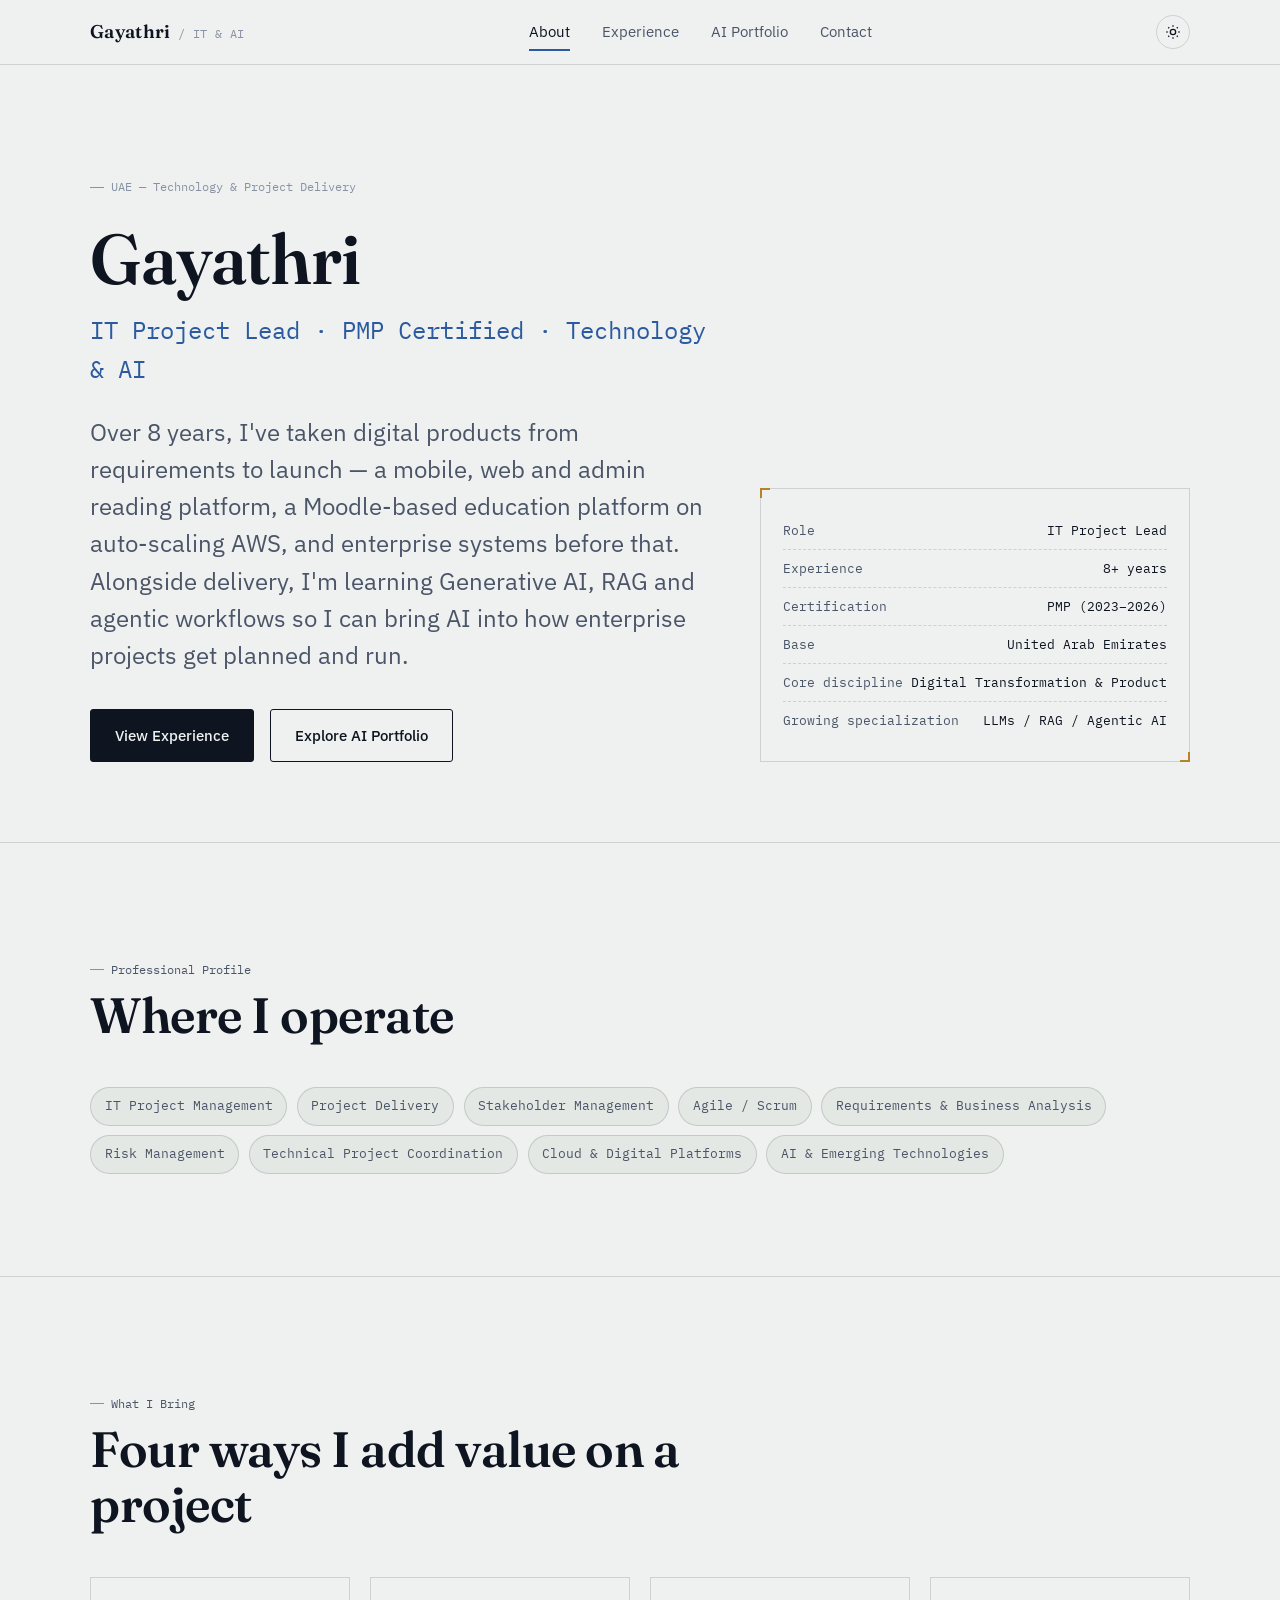
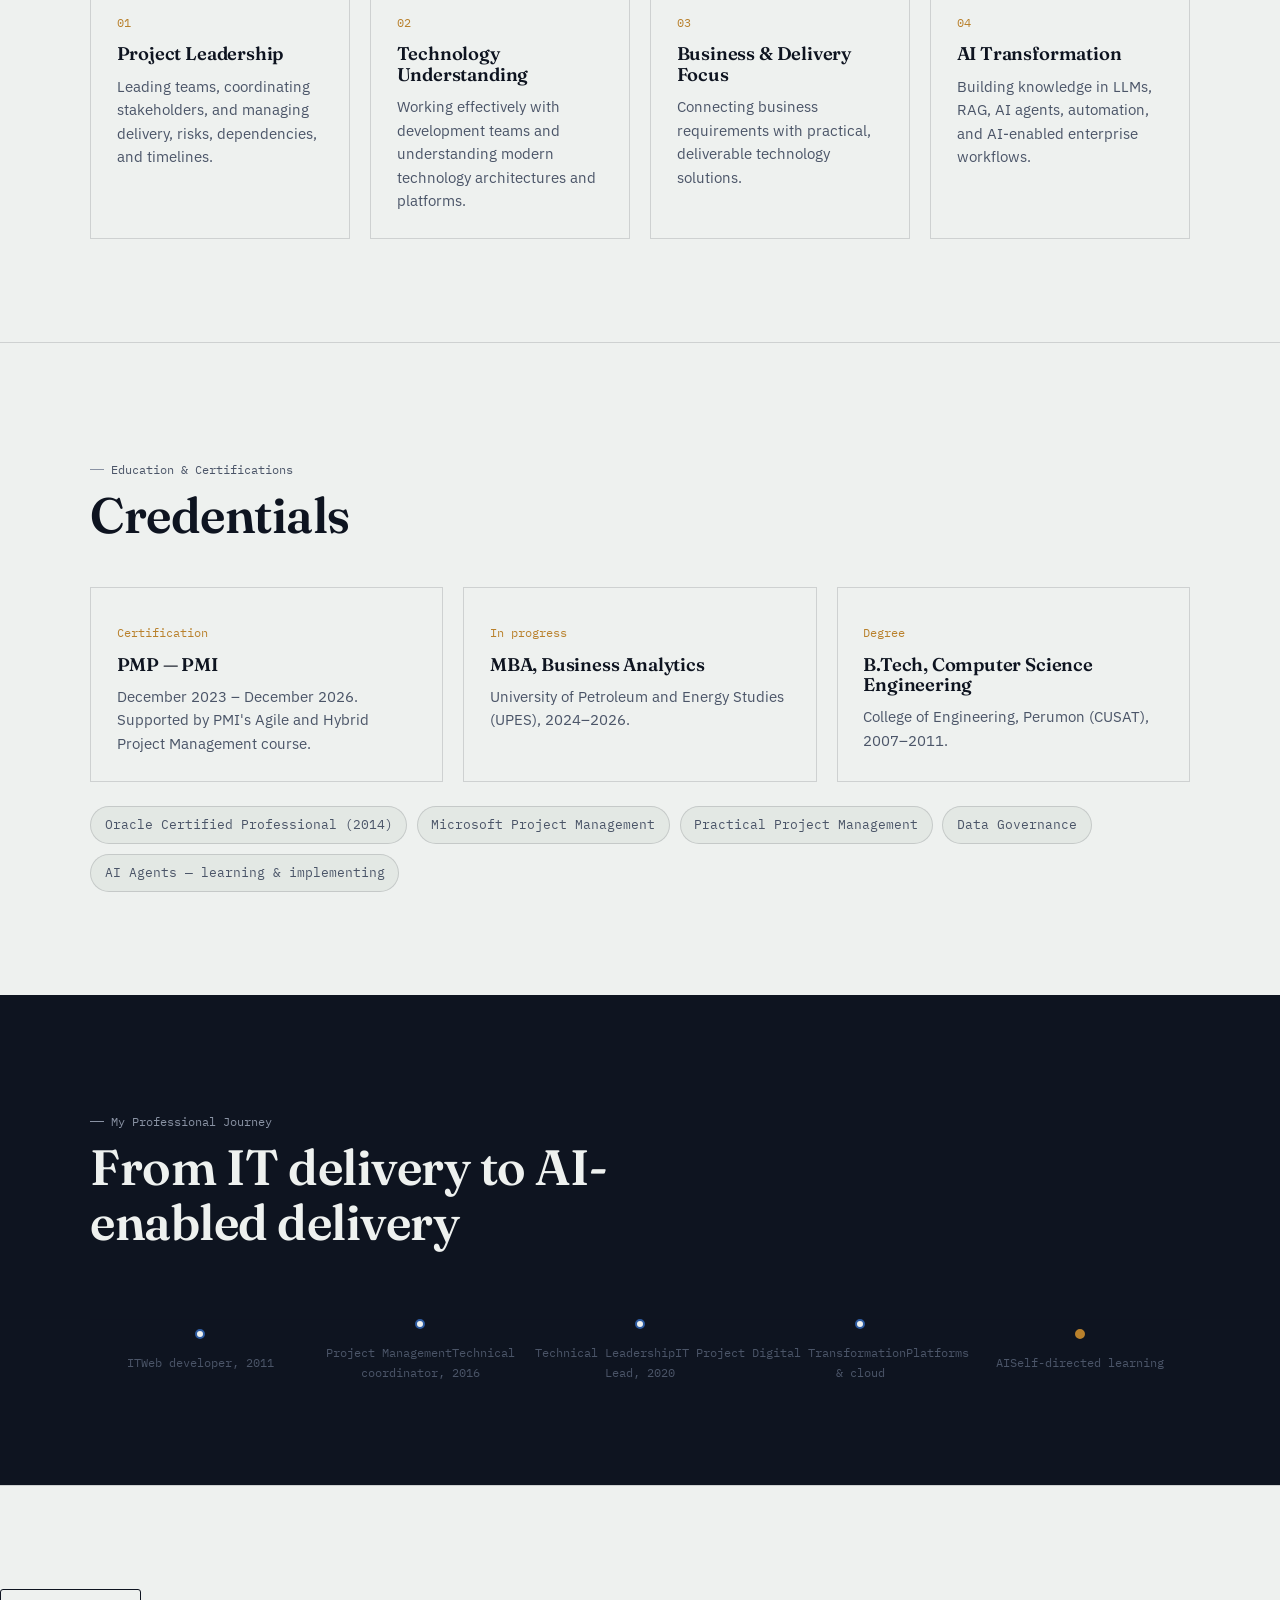
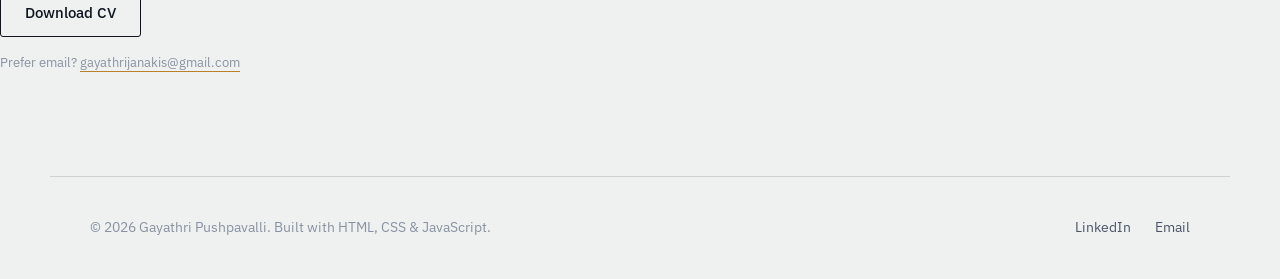
==== commit 64193c52: "Add files via upload" ====
--- a/index.html
+++ b/index.html
@@ -172,7 +172,7 @@
 
   <!-- ============ CONTACT CTA ============ -->
   <section class="section" id="contact">
-    <div class="container">
+    <!--<div class="container">
       <div class="contact-cta reveal">
         <p class="eyebrow"><span class="tick"></span>Get in touch</p>
         <h2>Let's talk about your next project.</h2>
@@ -188,9 +188,9 @@
           <div class="field full">
             <label for="message">Message</label>
             <textarea id="message" name="message" required></textarea>
-          </div>
+          </div>-->
           <div class="full btn-row">
-            <button type="submit" class="btn btn--primary">Send message</button>
+           <!-- <button type="submit" class="btn btn--primary">Send message</button>-->
             <button type="button" class="btn btn--ghost" data-download-cv>Download CV</button>
           </div>
           <p class="form-note full" data-form-note>Prefer email? <a href="mailto:gayathrijanakis@gmail.com" style="border-bottom:1px solid var(--brass);">gayathrijanakis@gmail.com</a></p>
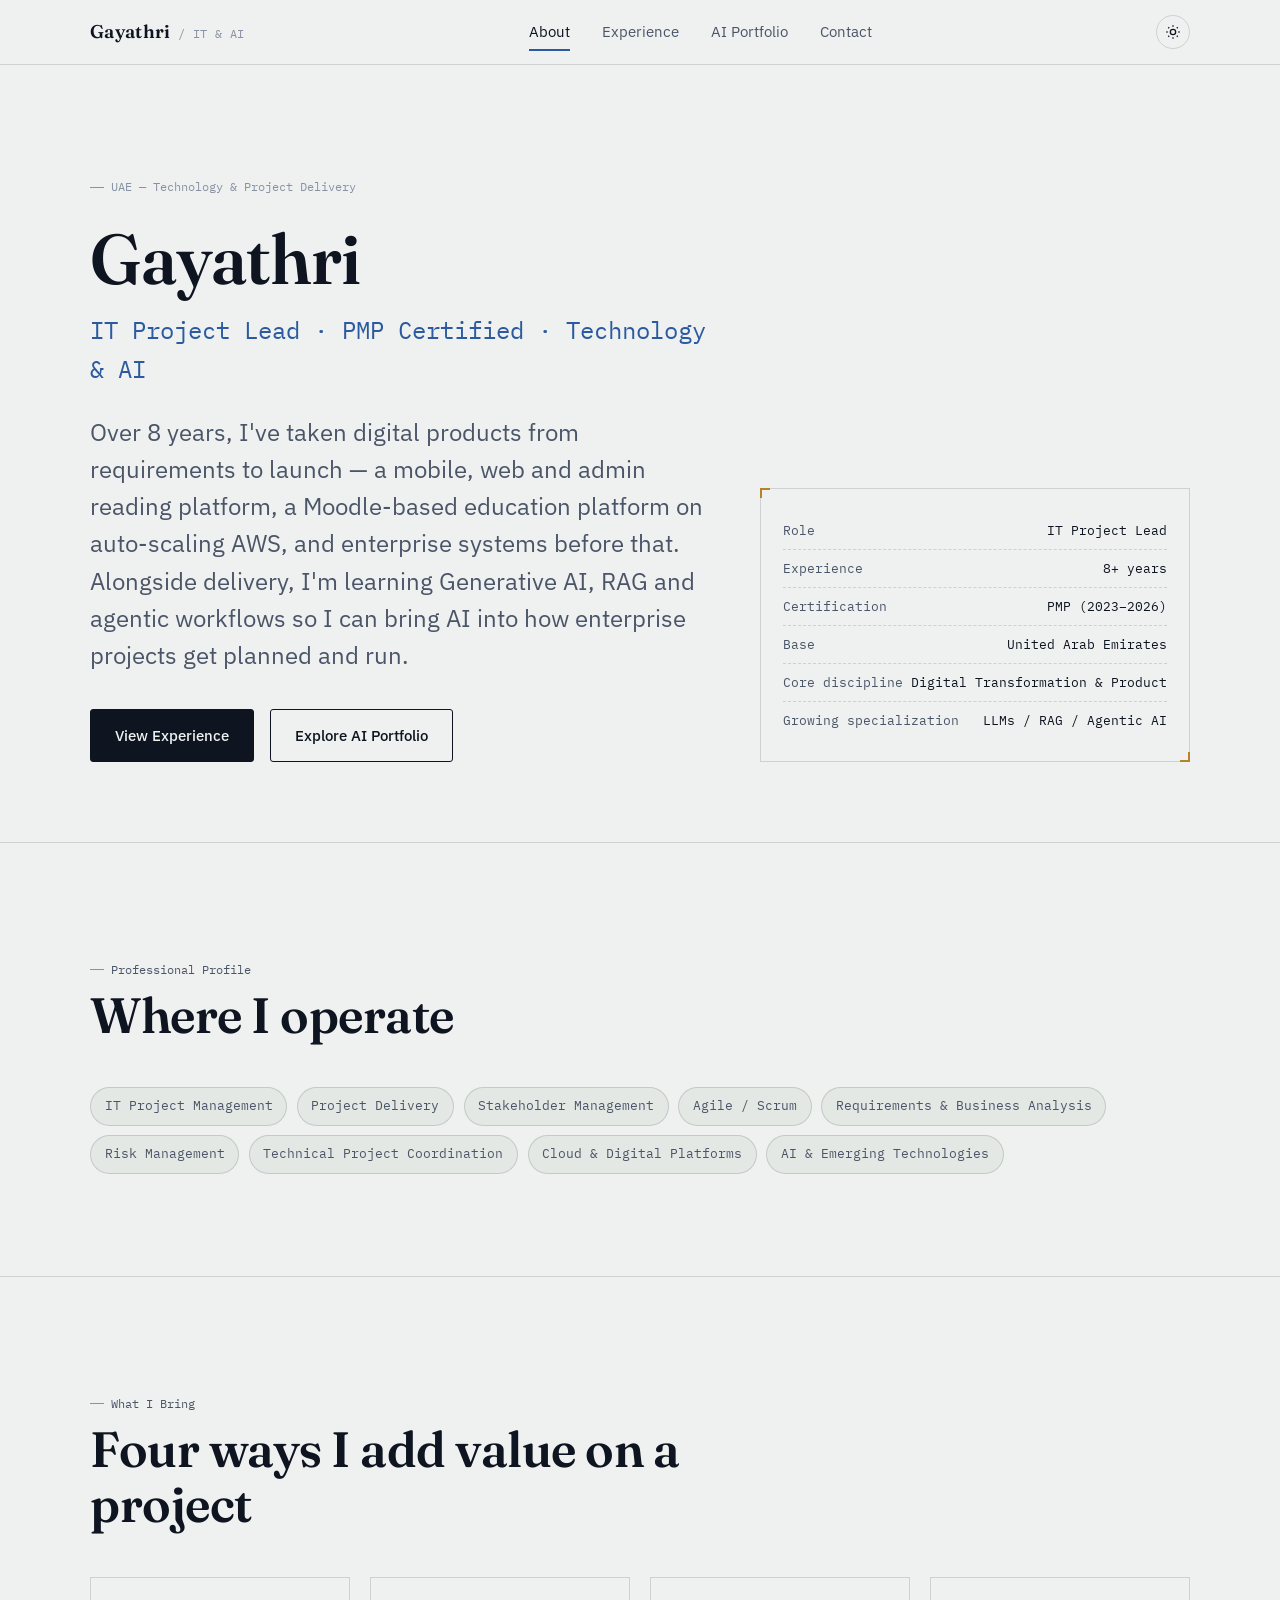
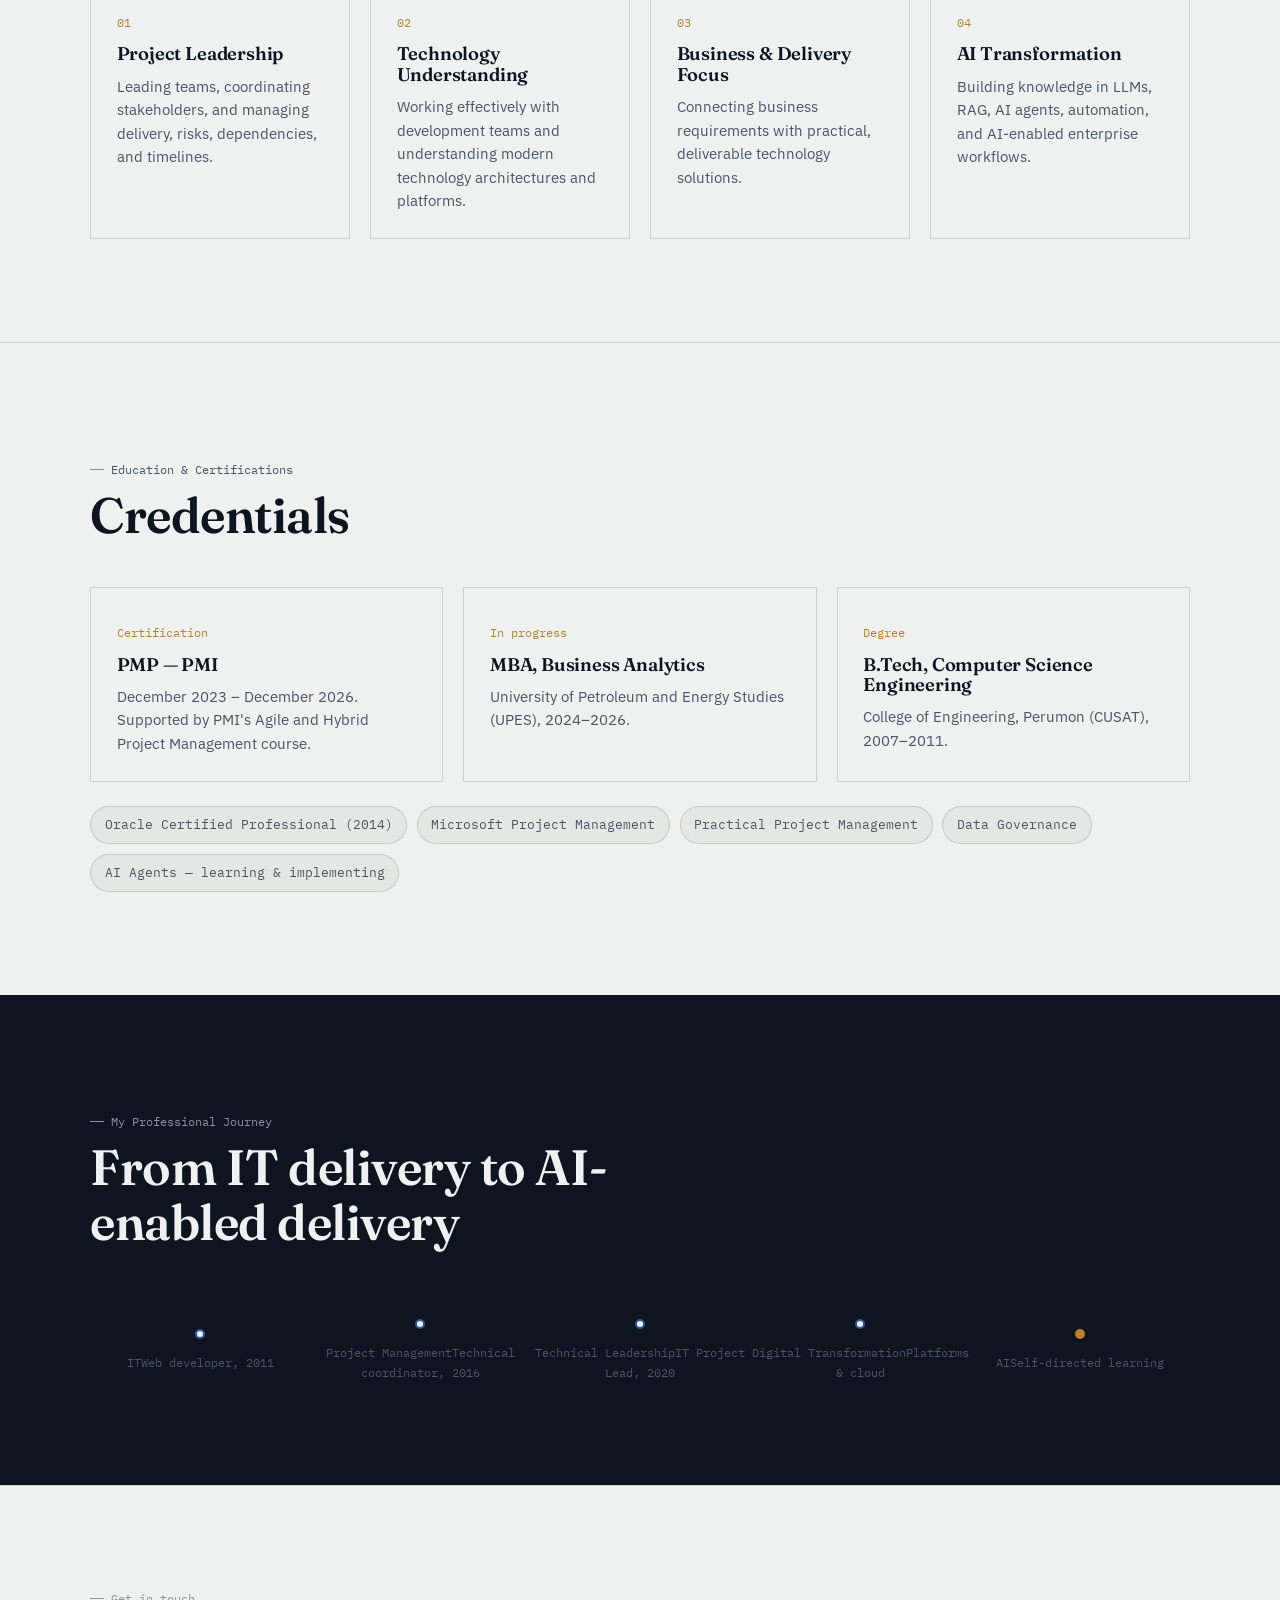
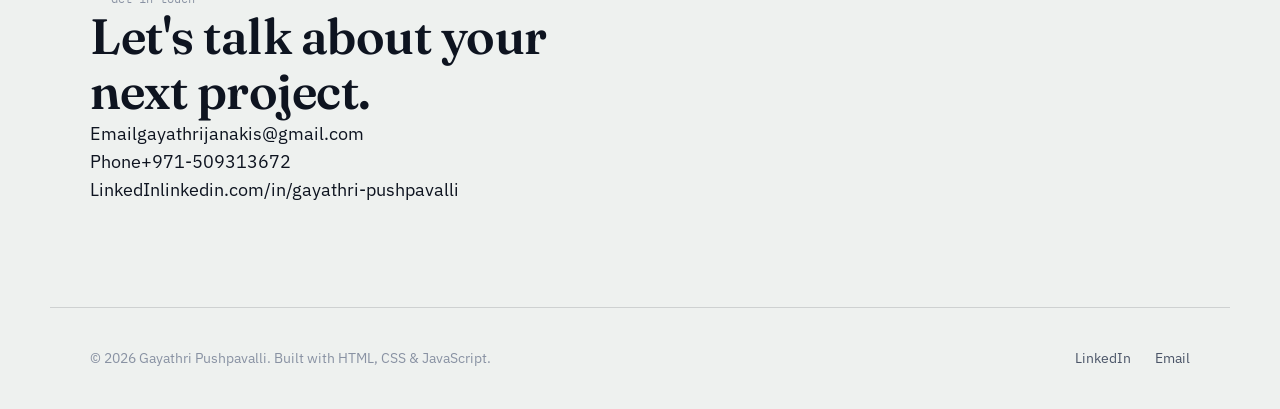
==== commit 2d2e4899: "Add files via upload" ====
--- a/index.html
+++ b/index.html
@@ -172,29 +172,15 @@
 
   <!-- ============ CONTACT CTA ============ -->
   <section class="section" id="contact">
-    <!--<div class="container">
+    <div class="container">
       <div class="contact-cta reveal">
         <p class="eyebrow"><span class="tick"></span>Get in touch</p>
         <h2>Let's talk about your next project.</h2>
-        <form class="contact-form" data-contact-form>
-          <div class="field">
-            <label for="name">Name</label>
-            <input type="text" id="name" name="name" required>
-          </div>
-          <div class="field">
-            <label for="email">Email</label>
-            <input type="email" id="email" name="email" required>
-          </div>
-          <div class="field full">
-            <label for="message">Message</label>
-            <textarea id="message" name="message" required></textarea>
-          </div>-->
-          <div class="full btn-row">
-           <!-- <button type="submit" class="btn btn--primary">Send message</button>-->
-            <button type="button" class="btn btn--ghost" data-download-cv>Download CV</button>
-          </div>
-          <p class="form-note full" data-form-note>Prefer email? <a href="mailto:gayathrijanakis@gmail.com" style="border-bottom:1px solid var(--brass);">gayathrijanakis@gmail.com</a></p>
-        </form>
+        <ul class="contact-list">
+          <li><span class="contact-list__label">Email</span><a href="mailto:gayathrijanakis@gmail.com">gayathrijanakis@gmail.com</a></li>
+          <li><span class="contact-list__label">Phone</span><a href="tel:+971509313672">+971-509313672</a></li>
+          <li><span class="contact-list__label">LinkedIn</span><a href="https://linkedin.com/in/gayathri-pushpavalli" target="_blank" rel="noopener">linkedin.com/in/gayathri-pushpavalli</a></li>
+        </ul>
       </div>
     </div>
   </section>
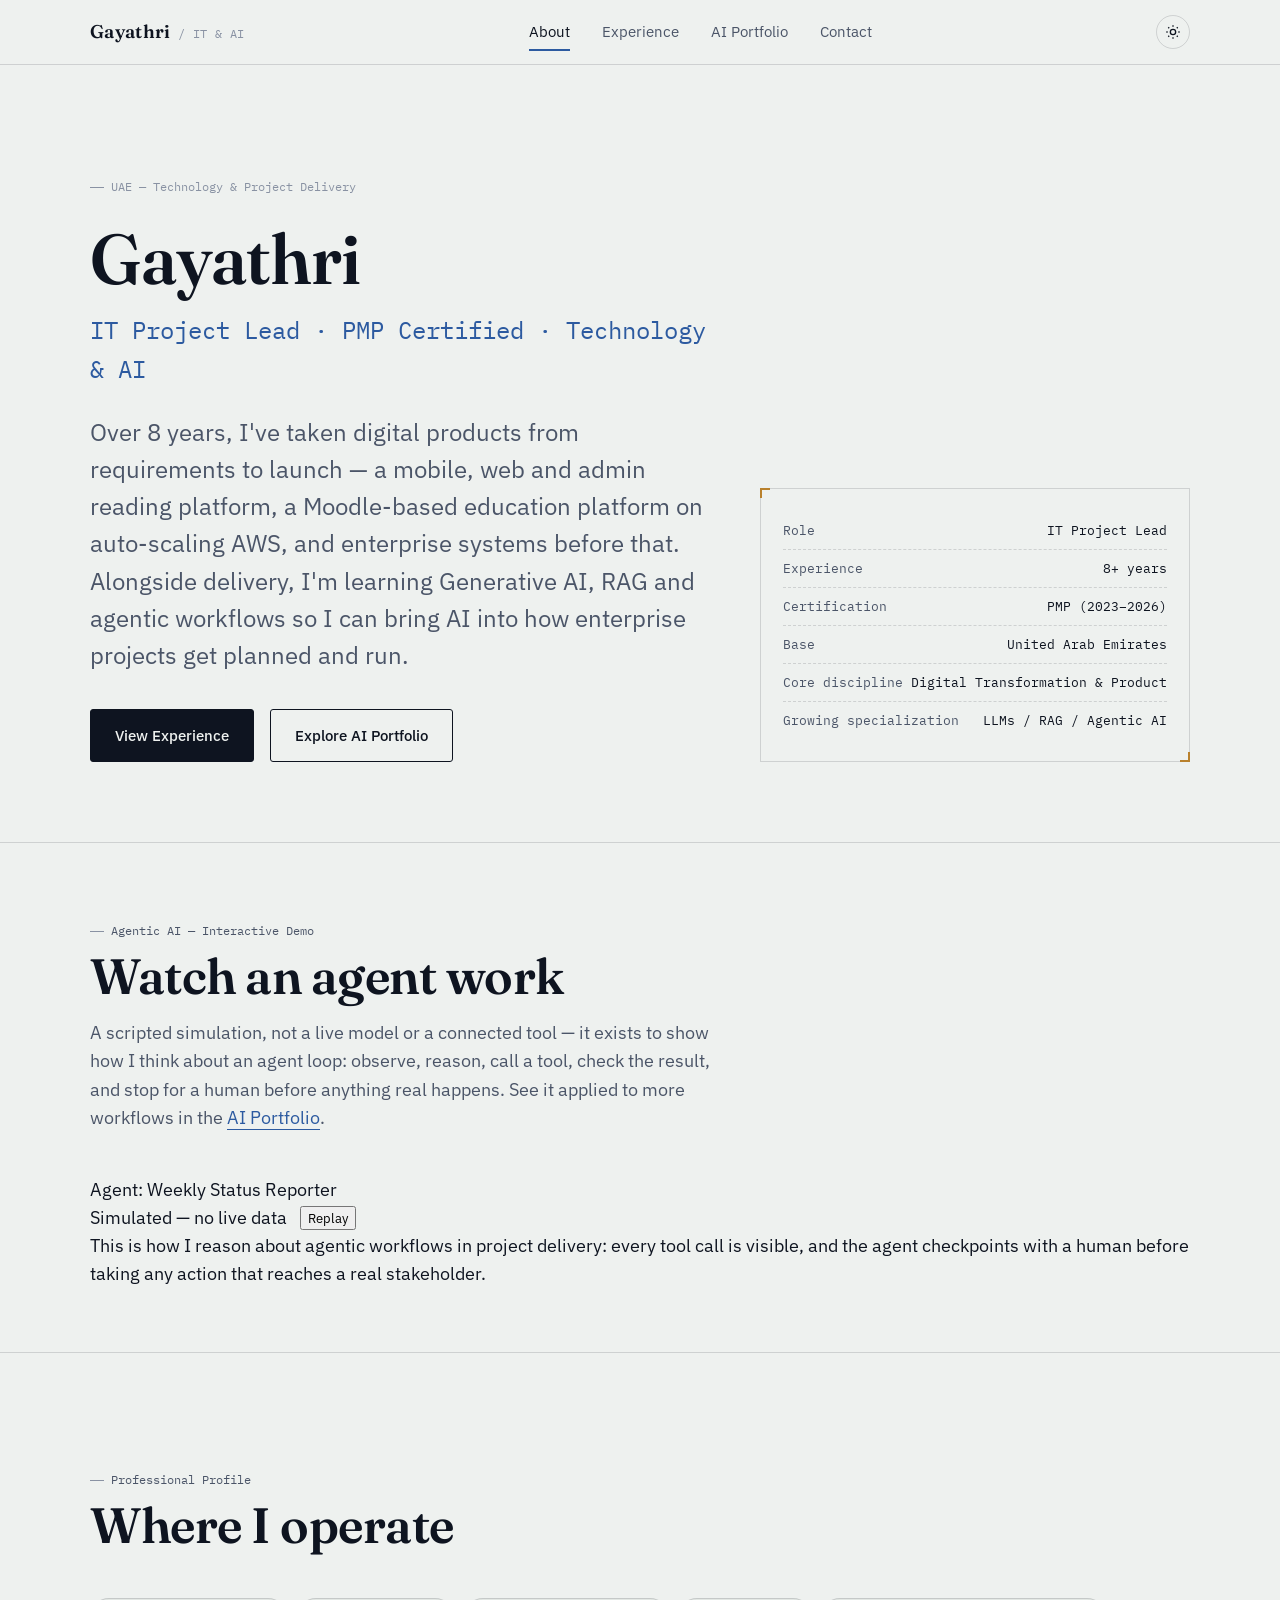
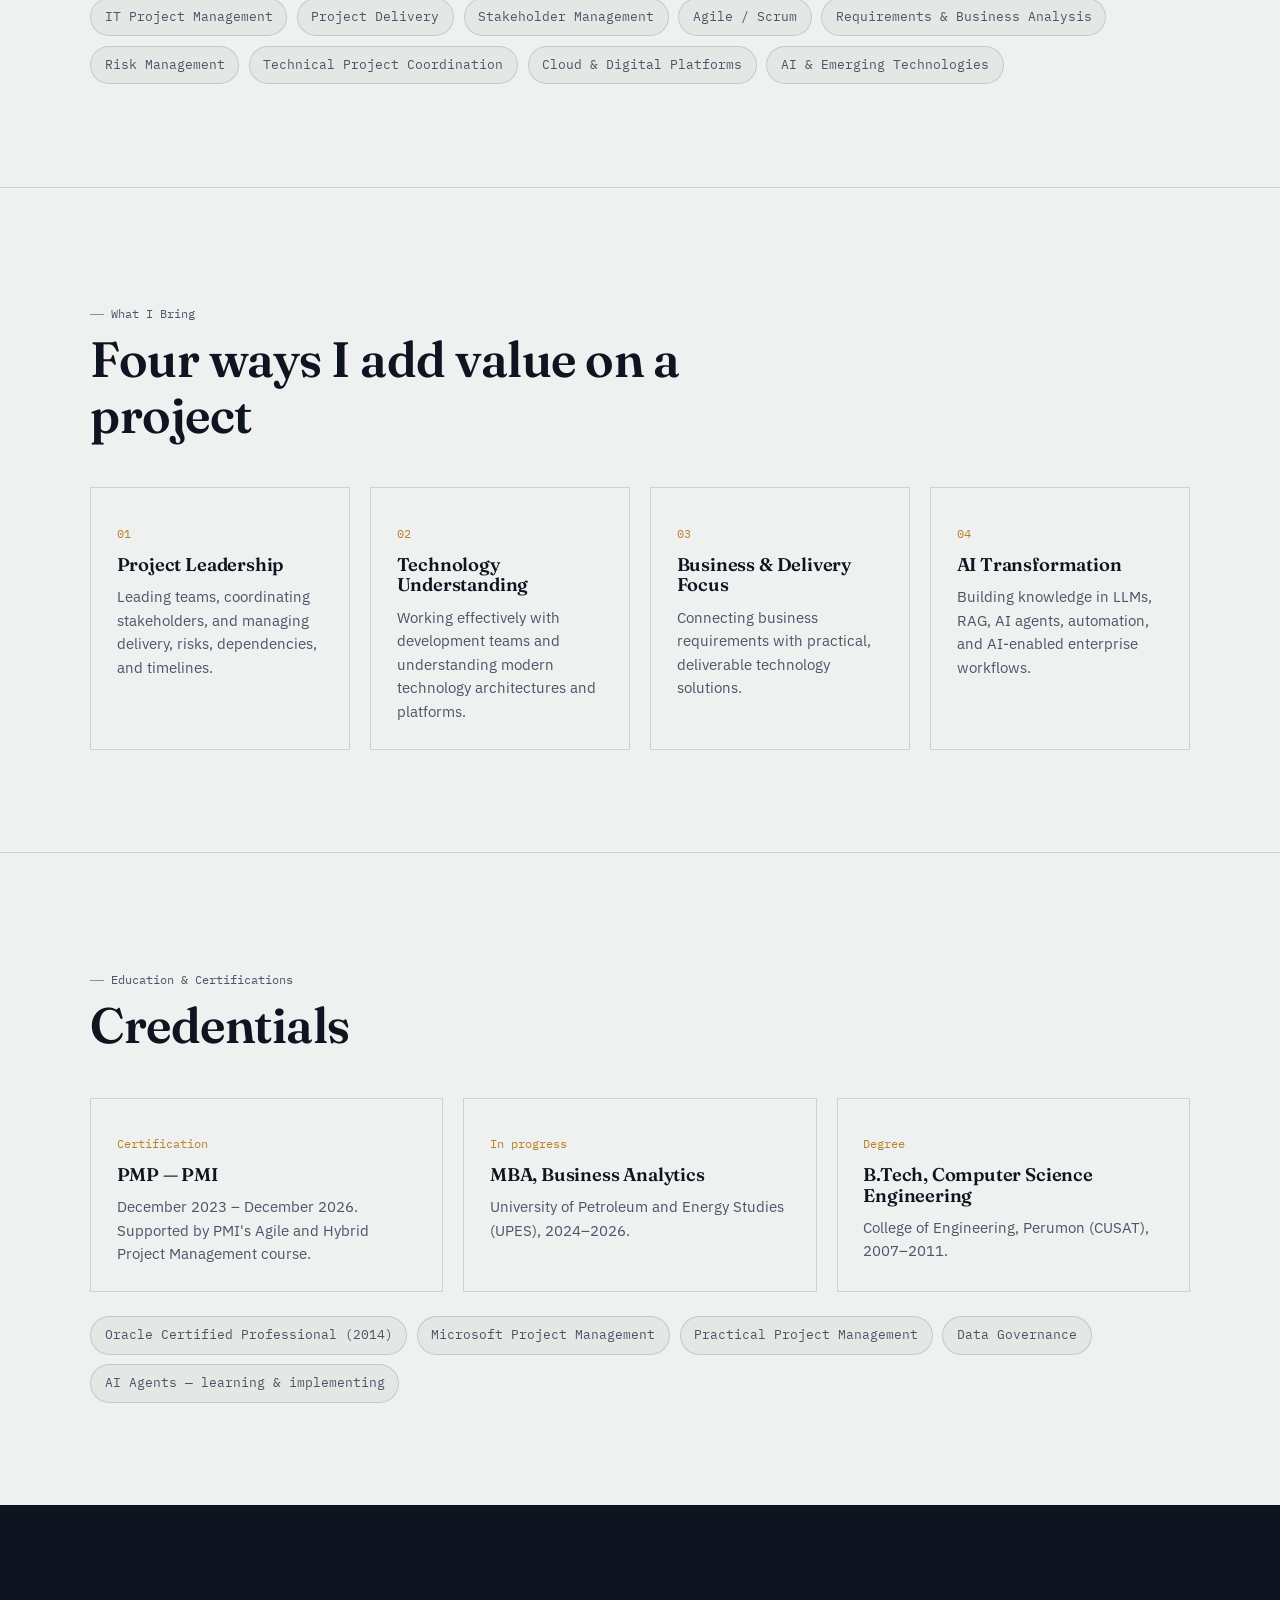
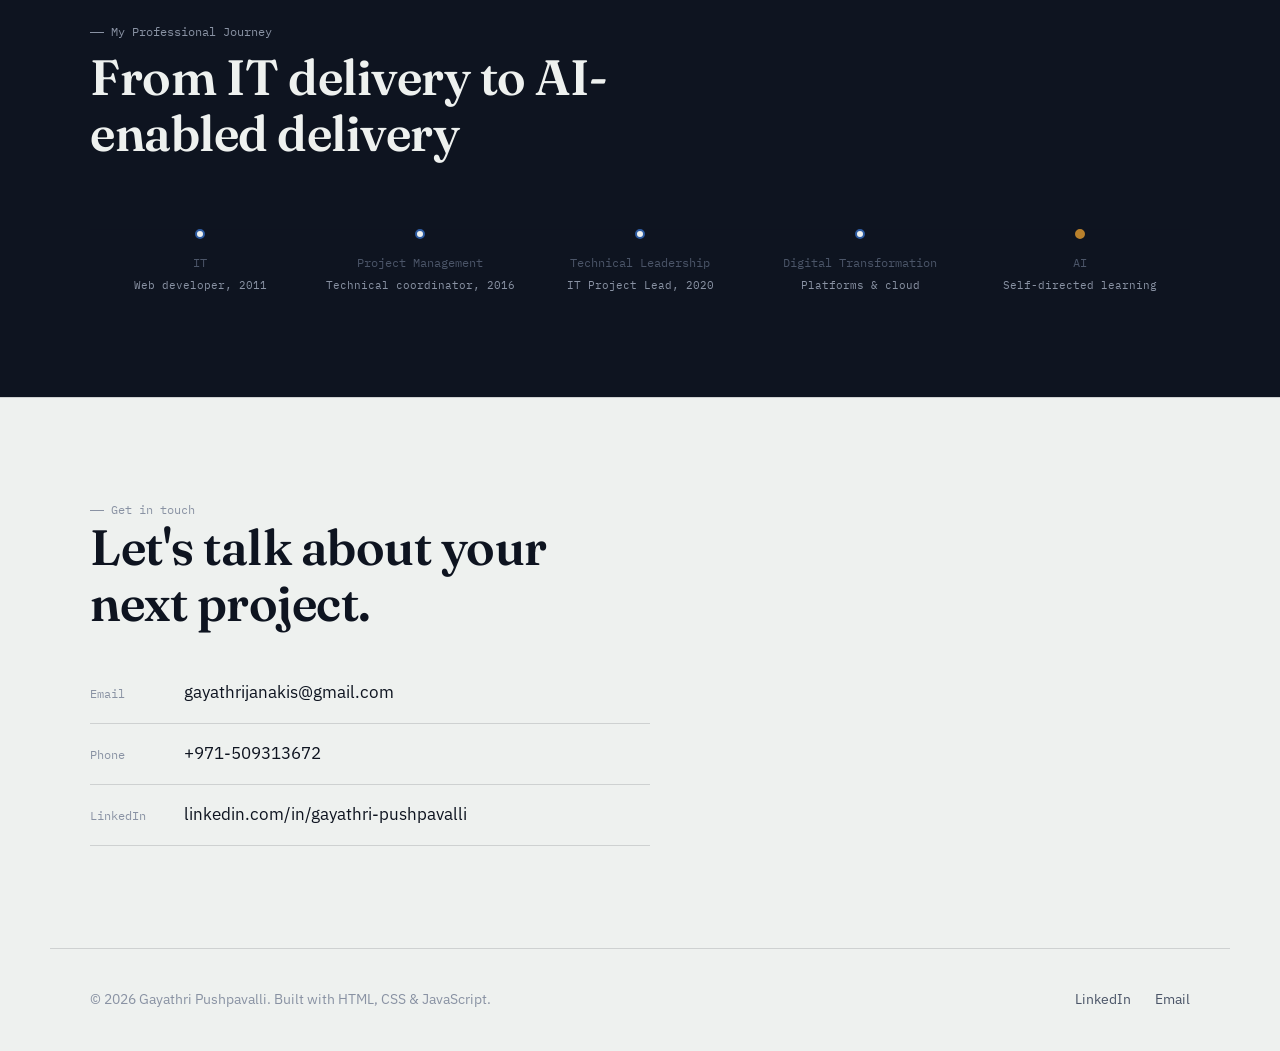
==== commit 7712eb23: "Add files via upload" ====
--- a/index.html
+++ b/index.html
@@ -78,6 +78,34 @@
     </div>
   </section>
 
+  <!-- ============ AGENTIC WORKFLOW DEMO ============ -->
+  <section class="section section--tight">
+    <div class="container">
+      <div class="section-head reveal">
+        <p class="eyebrow"><span class="tick"></span>Agentic AI &mdash; Interactive Demo</p>
+        <h2>Watch an agent work</h2>
+        <p>
+          A scripted simulation, not a live model or a connected tool — it exists to show how I
+          think about an agent loop: observe, reason, call a tool, check the result, and stop for a
+          human before anything real happens. See it applied to more workflows in the
+          <a href="ai-portfolio.html" style="color:var(--blue); border-bottom:1px solid var(--blue);">AI Portfolio</a>.
+        </p>
+      </div>
+
+      <div class="agent-console reveal">
+        <div class="agent-console__header">
+          <div class="agent-console__title"><span class="dot-live"></span> Agent: Weekly Status Reporter</div>
+          <div style="display:flex; align-items:center; gap:0.8rem;">
+            <span class="agent-console__badge">Simulated &mdash; no live data</span>
+            <button class="agent-console__replay" data-agent-replay type="button">Replay</button>
+          </div>
+        </div>
+        <div class="agent-console__log" data-agent-log aria-live="polite"></div>
+        <p class="agent-console__note">This is how I reason about agentic workflows in project delivery: every tool call is visible, and the agent checkpoints with a human before taking any action that reaches a real stakeholder.</p>
+      </div>
+    </div>
+  </section>
+
   <!-- ============ PROFILE ============ -->
   <section class="section">
     <div class="container">
@@ -201,6 +229,7 @@
 </button>
 
 <script src="js/main.js"></script>
+<script src="js/agent-demo.js"></script>
 <script>document.getElementById('year').textContent = new Date().getFullYear();</script>
 </body>
 </html>
--- a/css/style.css
+++ b/css/style.css
@@ -543,3 +543,13 @@
 .mt-lg{ margin-top:3rem; }
 .text-center{ text-align:center; }
 .center-head{ margin-inline:auto; text-align:center; }
+
+/* Sub-caption under journey labels */
+.journey__sub{ display:block; font-size:0.7rem; color:var(--slate-soft); margin-top:0.2rem; }
+
+/* Contact list (replaces the old form) */
+.contact-list{ margin-top:2rem; display:flex; flex-direction:column; max-width:560px; }
+.contact-list li{ display:flex; align-items:baseline; gap:1.5rem; padding-block:1rem; border-bottom:1px solid var(--line); }
+.contact-list__label{ font-family:var(--font-mono); font-size:0.78rem; color:var(--slate-soft); width:70px; flex:none; }
+.contact-list a{ font-size:1.05rem; border-bottom:1px solid transparent; transition:color 0.2s ease, border-color 0.2s ease; word-break:break-word; }
+.contact-list a:hover{ color:var(--blue); border-bottom-color:var(--brass); }
